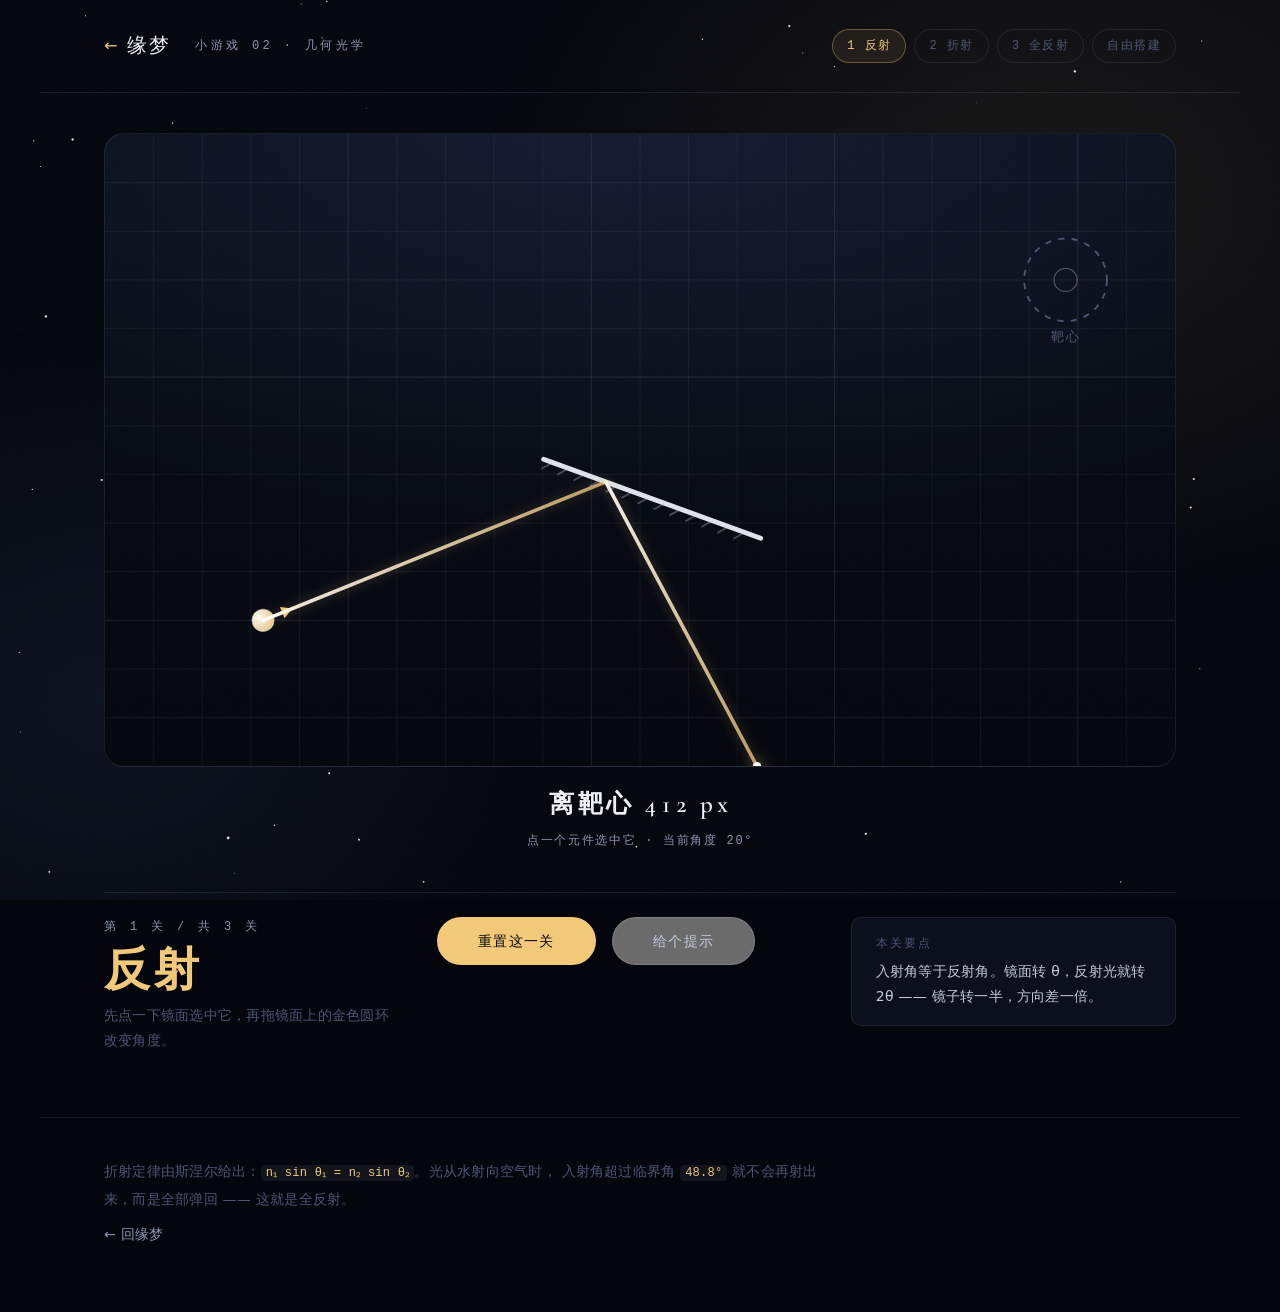
==== games/light-path/index.html @ e367a784 "上线第二个游戏「光路挑战」，首页作品区改 2×2 游戏（games/light-path/） - 三关教几何光学：反射 → 折射 → 全反射，外加一个四元件沙盒。 - 内核只有直线传播、镜面反射、斯涅" ====
<!DOCTYPE html>
<html lang="zh-CN">
<head>
<meta charset="UTF-8">
<meta name="viewport" content="width=device-width, initial-scale=1">
<title>光路挑战 · 缘梦 YuanMoon</title>
<meta name="description" content="拖动镜子和玻璃砖，让一束光走到该去的地方。反射、折射、全反射，三个关卡。">
<meta name="theme-color" content="#04060d">
<meta name="color-scheme" content="dark">

<link rel="canonical" href="https://yuanmoon.me/games/light-path/">
<meta property="og:type" content="website">
<meta property="og:site_name" content="缘梦 YuanMoon">
<meta property="og:title" content="光路挑战 · 缘梦 YuanMoon">
<meta property="og:description" content="拖动镜子和玻璃砖，让一束光走到该去的地方。">
<meta property="og:url" content="https://yuanmoon.me/games/light-path/">
<meta property="og:locale" content="zh_CN">
<meta property="og:image" content="https://yuanmoon.me/assets/img/og-card.png">
<meta property="og:image:width" content="1200">
<meta property="og:image:height" content="630">
<meta name="twitter:card" content="summary_large_image">

<link rel="icon" href="../../assets/img/favicon.svg" type="image/svg+xml">
<link rel="stylesheet" href="../../styles/tokens.css">
<link rel="stylesheet" href="../../styles/base.css">
<link rel="stylesheet" href="../../styles/components.css">
<link rel="stylesheet" href="game.css">

<script>document.documentElement.classList.add("js");</script>
</head>
<body>

<a class="skip-link" href="#play">跳到游戏</a>

<div class="starfield" aria-hidden="true">
  <div class="starfield__glow"></div>
  <svg class="starfield__svg" id="starfield" preserveAspectRatio="none"></svg>
</div>
<div class="grain" aria-hidden="true"></div>

<header class="game-bar">
  <a class="game-bar__back" href="../../index.html">
    <span aria-hidden="true">←</span> 缘梦
  </a>
  <p class="eyebrow">小游戏 02 · 几何光学</p>
  <nav class="lvnav" aria-label="选关">
    <button class="lvnav__btn is-on" data-level="0" type="button">1 反射</button>
    <button class="lvnav__btn" data-level="1" type="button">2 折射</button>
    <button class="lvnav__btn" data-level="2" type="button">3 全反射</button>
    <button class="lvnav__btn" data-level="3" type="button">自由搭建</button>
  </nav>
</header>

<main class="game game--wide" id="play">

  <!-- ==================== 光学台 ==================== -->
  <div class="bench">
    <svg class="bench__svg" id="bench" viewBox="0 0 880 520" role="img"
         aria-labelledby="benchTitle benchDesc">
      <title id="benchTitle">光学台</title>
      <desc id="benchDesc">一束光从光源射出，经镜面反射与玻璃折射后抵达靶点。可以拖动元件改变角度。</desc>

      <defs>
        <linearGradient id="beamGrad" x1="0" y1="0" x2="1" y2="0">
          <stop offset="0%" stop-color="#fffdf7" stop-opacity="0.95"/>
          <stop offset="100%" stop-color="#f2c879" stop-opacity="0.75"/>
        </linearGradient>
        <radialGradient id="lampGrad" cx="38%" cy="32%" r="70%">
          <stop offset="0%" stop-color="#fffdf7"/>
          <stop offset="100%" stop-color="#e8c98a"/>
        </radialGradient>
      </defs>

      <g id="gridLayer" aria-hidden="true"></g>
      <g id="partLayer"></g>
      <g id="beamLayer"></g>
      <g id="markLayer"></g>
      <g id="targetLayer"></g>
      <g id="handleLayer"></g>
    </svg>

    <p class="readout" aria-live="polite">
      <span class="readout__name" id="readoutName">把光引到靶心</span>
      <span class="readout__meta" id="readoutMeta">拖动元件上的圆环改变角度，拖本体可以移动</span>
    </p>
  </div>

  <!-- ==================== 控制台 ==================== -->
  <div class="console">

    <div class="task">
      <p class="eyebrow" id="levelTag">第 1 关 / 共 3 关</p>
      <h1 class="task__target" id="taskName">反射</h1>
      <p class="task__hint" id="taskHint">拖动镜面上的圆环，直到光落在靶心上。</p>
    </div>

    <div class="actions">
      <button class="btn btn--primary" id="resetBtn" type="button">重置这一关</button>
      <button class="btn btn--ghost" id="solveBtn" type="button">给个提示</button>
    </div>

    <p class="feedback" id="feedback" role="status" aria-live="polite"></p>

    <div class="lesson" id="lesson">
      <p class="lesson__k">本关要点</p>
      <p class="lesson__v" id="lessonText">入射角等于反射角。镜面转 θ，反射光就转 2θ。</p>
    </div>

  </div>
</main>

<footer class="game-foot">
  <p>
    折射定律由斯涅尔给出：<code>n₁ sin θ₁ = n₂ sin θ₂</code>。光从水射向空气时，
    入射角超过临界角 <code id="critAngle">48.8°</code> 就不会再射出来，而是全部弹回 —— 这就是全反射。
  </p>
  <p><a href="../../index.html">← 回缘梦</a></p>
</footer>

<script src="../../scripts/main.js" defer></script>
<script src="light.js" defer></script>
</body>
</html>
---- styles/tokens.css ----
/* ==========================================================================
   缘梦 YuanMoon · 设计令牌
   --------------------------------------------------------------------------
   定调：深空天文台的克制语言。
   一块近黑的深空底（主色 60%），月白与灰阶承载全部文字（辅助 30%），
   月华金只留给真正需要被看见的地方 —— 强调、当前状态、可点击（10%）。
   全部颜色、字阶、间距集中在此文件，组件层禁止硬编码色值。
   ========================================================================== */

:root {
  /* ---- 深空：主色，铺满整个页面 ---------------------------------------- */
  --ink-950: #04060d;
  --ink-900: #080c17;
  --ink-850: #0b101d;
  --ink-800: #0e1424;
  --ink-700: #161d31;
  --ink-600: #212a42;
  --ink-500: #303c58;

  /* ---- 月白与灰阶：辅助色，所有文字从这组里取 -------------------------- */
  --moon-50:  #f7f9fc;
  --moon-100: #eef1f8;
  --moon-200: #dde3f0;
  --moon-300: #c3cadb;
  --moon-500: #8b95af;
  --moon-600: #6d7794;
  --moon-700: #4c5673;

  /* ---- 月华金：强调色，单页只用这一个 ---------------------------------- */
  --halo-100: #fbeccc;
  --halo-300: #f2c879;
  --halo-500: #d9a850;
  --halo-700: #9a7130;

  /* ====================== 语义别名（组件只认这一层） ===================== */
  --color-bg:            var(--ink-950);
  --color-bg-deep:       var(--ink-900);
  --color-surface:       var(--ink-800);
  --color-surface-2:     var(--ink-700);
  --color-surface-hover: var(--ink-600);

  --color-text:          var(--moon-100);
  --color-text-soft:     var(--moon-300);
  --color-muted:         var(--moon-500);
  --color-faint:         var(--moon-700);

  --color-accent:        var(--halo-300);
  --color-accent-soft:   var(--halo-100);
  --color-accent-deep:   var(--halo-700);

  --color-border:        rgba(195, 202, 219, 0.10);
  --color-border-strong: rgba(195, 202, 219, 0.22);
  --color-border-accent: rgba(242, 200, 121, 0.34);

  /* ============================ 字体系统 =================================
     展示字：Cormorant Garamond —— 高对比度衬线，笔画像星图上的刻线。
             中文标题回落到宋体栈，同样保留衬线的古典感。
     正文字：系统中文字体栈 —— 中文正文优先渲染质量，不用 Web Font。
     ======================================================================= */
  --font-display: "Cormorant Garamond", "Songti SC", "Source Han Serif SC",
                  "Noto Serif CJK SC", "SimSun", Georgia, serif;
  --font-body:    "PingFang SC", "HarmonyOS Sans SC", "Microsoft YaHei",
                  "Hiragino Sans GB", "Segoe UI", system-ui, sans-serif;
  --font-mono:    "SFMono-Regular", "JetBrains Mono", Consolas,
                  "Liberation Mono", Menlo, monospace;

  /* ============================ 字阶（1.25） ============================= */
  --fs-xs:   0.75rem;
  --fs-sm:   0.875rem;
  --fs-base: 1rem;
  --fs-md:   1.25rem;
  --fs-lg:   1.5625rem;
  --fs-xl:   1.9531rem;
  --fs-2xl:  2.4414rem;
  --fs-3xl:  3.0518rem;

  /* 首屏与区块标题用流体字阶，小屏不挤、大屏不空 */
  --fs-display: clamp(3.25rem, 13vw, 9.5rem);
  --fs-section: clamp(1.75rem, 4.2vw, 3.25rem);

  /* ============================ 间距梯度 ================================ */
  --space-1: 4px;
  --space-2: 8px;
  --space-3: 16px;
  --space-4: 24px;
  --space-5: 40px;
  --space-6: 64px;
  --space-7: 96px;
  --space-8: 144px;

  --page-max: 1200px;
  --page-pad: clamp(20px, 5vw, 64px);

  /* ============================ 圆角 ==================================== */
  --radius-sm: 4px;
  --radius-md: 10px;
  --radius-lg: 20px;
  --radius-full: 999px;

  /* ======================= 阴影（带环境色，而非纯黑） =================== */
  --shadow-1: 0 2px 8px rgba(2, 4, 10, 0.45);
  --shadow-2: 0 8px 28px rgba(2, 4, 10, 0.55);
  --shadow-3: 0 24px 64px rgba(2, 4, 10, 0.65);
  --glow-halo: 0 0 48px rgba(242, 200, 121, 0.16);

  /* ============================ 动效 ==================================== */
  --ease-out:   cubic-bezier(0.16, 1, 0.3, 1);
  --ease-inout: cubic-bezier(0.65, 0, 0.35, 1);
  --dur-fast: 170ms;
  --dur-base: 340ms;
  --dur-slow: 680ms;

  /* 层级 */
  --z-stars: 0;
  --z-content: 1;
  --z-header: 50;
}
---- styles/base.css ----
/* ==========================================================================
   缘梦 YuanMoon · 基础层
   字体声明、重置、排版基线、焦点与降级动效。
   ========================================================================== */

/* --------------------------------------------------------------------------
   自托管展示字（latin 子集，共约 92KB）
   刻意不走 Google Fonts —— 国内访问 Google Fonts 不稳定，
   字体是首屏渲染的关键路径，必须握在自己手里。
   -------------------------------------------------------------------------- */
@font-face {
  font-family: "Cormorant Garamond";
  font-style: normal;
  font-weight: 400;
  font-display: swap;
  src: url("../assets/fonts/cormorant-garamond-latin-400-normal.woff2") format("woff2");
}
@font-face {
  font-family: "Cormorant Garamond";
  font-style: normal;
  font-weight: 600;
  font-display: swap;
  src: url("../assets/fonts/cormorant-garamond-latin-600-normal.woff2") format("woff2");
}
@font-face {
  font-family: "Cormorant Garamond";
  font-style: normal;
  font-weight: 700;
  font-display: swap;
  src: url("../assets/fonts/cormorant-garamond-latin-700-normal.woff2") format("woff2");
}
@font-face {
  font-family: "Cormorant Garamond";
  font-style: italic;
  font-weight: 400;
  font-display: swap;
  src: url("../assets/fonts/cormorant-garamond-latin-400-italic.woff2") format("woff2");
}

/* ============================== 重置 ==================================== */
*,
*::before,
*::after {
  box-sizing: border-box;
}

html {
  -webkit-text-size-adjust: 100%;
  scroll-behavior: smooth;
}

body,
h1, h2, h3, h4,
p, figure, blockquote,
dl, dd,
ul, ol {
  margin: 0;
}

ul[role="list"],
ol[role="list"] {
  list-style: none;
  padding: 0;
}

img, svg, video {
  display: block;
  max-width: 100%;
}

button,
input,
select,
textarea {
  font: inherit;
  color: inherit;
}

a {
  color: inherit;
  text-decoration: none;
}

/* ============================== 排版基线 ================================ */
html,
body {
  height: 100%;
}

body {
  background-color: var(--color-bg);
  color: var(--color-text);
  font-family: var(--font-body);
  font-size: var(--fs-base);
  line-height: 1.75;
  letter-spacing: 0.015em;
  -webkit-font-smoothing: antialiased;
  -moz-osx-font-smoothing: grayscale;
  overflow-x: hidden;
  /* 首屏以外的地方不晃眼：底部略压暗，模拟望向深空的渐隐 */
  background-image: linear-gradient(180deg, var(--ink-950) 0%, var(--ink-900) 42%, var(--ink-950) 100%);
}

/* 中文标题用宋体栈时，笔画细，需要多给一点行高与字距才不显局促 */
h1, h2, h3 {
  font-family: var(--font-display);
  font-weight: 600;
  line-height: 1.08;
  letter-spacing: -0.01em;
  text-wrap: balance;
}

h1 { font-size: var(--fs-display); }
h2 { font-size: var(--fs-section); }
h3 { font-size: var(--fs-lg); line-height: 1.25; }

p {
  /* 中文正文行长控制在 28–40 字 */
  max-width: 40em;
  text-wrap: pretty;
}

/* 拉丁小节标签：等宽 + 大字距，像观测记录上的字段名 */
.eyebrow {
  font-family: var(--font-mono);
  font-size: var(--fs-xs);
  font-weight: 400;
  letter-spacing: 0.28em;
  text-transform: uppercase;
  color: var(--color-muted);
}

/* 展示字里的拉丁部分单独放大、收字距，让 "YuanMoon" 站得住 */
.display-latin {
  font-family: var(--font-display);
  font-weight: 600;
  letter-spacing: -0.03em;
  font-feature-settings: "liga" 1, "kern" 1;
}

/* ============================== 焦点与选中 ============================== */
:focus-visible {
  outline: 2px solid var(--color-accent);
  outline-offset: 3px;
  border-radius: var(--radius-sm);
}

::selection {
  background-color: var(--color-accent);
  color: var(--ink-950);
}

/* ============================== 滚动条 ================================== */
::-webkit-scrollbar {
  width: 10px;
  height: 10px;
}
::-webkit-scrollbar-track {
  background: var(--ink-950);
}
::-webkit-scrollbar-thumb {
  background: var(--ink-600);
  border-radius: var(--radius-full);
  border: 2px solid var(--ink-950);
}
::-webkit-scrollbar-thumb:hover {
  background: var(--ink-500);
}

/* ========================= 视觉隐藏（仅屏幕阅读器） ===================== */
.sr-only {
  position: absolute;
  width: 1px;
  height: 1px;
  padding: 0;
  margin: -1px;
  overflow: hidden;
  clip: rect(0, 0, 0, 0);
  white-space: nowrap;
  border: 0;
}

/* ============================== 跳转链接 ================================ */
.skip-link {
  position: absolute;
  top: var(--space-3);
  left: var(--space-3);
  z-index: 999;
  padding: var(--space-2) var(--space-4);
  background: var(--color-surface-2);
  border: 1px solid var(--color-border-strong);
  border-radius: var(--radius-md);
  transform: translateY(-200%);
  transition: transform var(--dur-fast) var(--ease-out);
}
.skip-link:focus-visible {
  transform: translateY(0);
}

/* ======================================================================
   降级：用户要求减少动效时，关掉一切动画与过渡。
   这不是可选项 —— 前庭功能敏感的用户会因视差和脉动产生不适。
   ====================================================================== */
@media (prefers-reduced-motion: reduce) {
  html {
    scroll-behavior: auto;
  }
  *,
  *::before,
  *::after {
    animation-duration: 0.001ms !important;
    animation-iteration-count: 1 !important;
    transition-duration: 0.001ms !important;
    scroll-behavior: auto !important;
  }
}
---- styles/components.css ----
/* ==========================================================================
   缘梦 YuanMoon · 组件与构成
   构成原则：非对称、重叠、破格。
   首屏那轮月亮刻意冲出右侧画布边缘 —— 每屏都有一个元素逃出栅格。
   ========================================================================== */

/* ======================================================================
   1. 氛围层：星场 + 颗粒
   深空不能是平涂的近黑色，否则整站会显得廉价而空洞。
   ====================================================================== */
.starfield {
  position: fixed;
  inset: 0;
  z-index: var(--z-stars);
  pointer-events: none;
  overflow: hidden;
}

.starfield__svg {
  width: 100%;
  height: 100%;
}

/* 月晕：两团极淡的径向光，一团暖金（月亮的方向），一团冷蓝（地球反照） */
.starfield__glow {
  position: absolute;
  inset: 0;
  background:
    radial-gradient(58rem 42rem at 82% 22%, rgba(242, 200, 121, 0.09), transparent 62%),
    radial-gradient(48rem 40rem at 8% 78%, rgba(94, 116, 190, 0.11), transparent 60%);
}

.star {
  fill: var(--moon-200);
  animation: twinkle var(--twinkle-dur, 5s) ease-in-out infinite;
  animation-delay: var(--twinkle-delay, 0s);
}

@keyframes twinkle {
  0%, 100% { opacity: var(--star-min, 0.18); }
  50%      { opacity: var(--star-max, 0.7); }
}

/* 颗粒：3% 的噪点，让深空有"胶片"的实体感，压住渐变的塑料味 */
.grain {
  position: fixed;
  inset: 0;
  /* 压在内容之上，连顶部导航一起覆盖，这样颗粒才是"整张照片"的颗粒。
     3.5% 的强度不会影响任何文字的清晰度。 */
  z-index: 100;
  pointer-events: none;
  opacity: 0.035;
  background-image: url("data:image/svg+xml,%3Csvg xmlns='http://www.w3.org/2000/svg' width='200' height='200'%3E%3Cfilter id='n'%3E%3CfeTurbulence type='fractalNoise' baseFrequency='.85' numOctaves='3'/%3E%3C/filter%3E%3Crect width='100%25' height='100%25' filter='url(%23n)'/%3E%3C/svg%3E");
}

/* ======================================================================
   2. 顶部导航
   ====================================================================== */
.site-header {
  position: fixed;
  top: 0;
  left: 0;
  /* 用显式的 width:100% + max-width 而不是 left/right 同时为 0 ——
     后者在窄视口下会算出比视口更宽的盒子，把导航整个顶出屏幕。
     品牌和导航靠 margin-right:auto 分流，比 space-between 更不容易被压缩逻辑干扰。 */
  width: 100%;
  max-width: 100vw;
  box-sizing: border-box;
  z-index: var(--z-header);
  display: flex;
  align-items: center;
  gap: var(--space-4);
  padding: var(--space-4) var(--page-pad);
  /* 滚动后才显形，首屏不抢月亮的戏 */
  background: linear-gradient(180deg, rgba(4, 6, 13, 0.92), rgba(4, 6, 13, 0));
  backdrop-filter: blur(8px);
  -webkit-backdrop-filter: blur(8px);
  transition: transform var(--dur-base) var(--ease-out),
              opacity var(--dur-base) var(--ease-out);
}

/* 页面未滚动时，导航是"轻"的；一旦滚动就实体化 */
.site-header[data-scrolled="false"] {
  background: transparent;
  backdrop-filter: none;
  -webkit-backdrop-filter: none;
}

.brand {
  display: inline-flex;
  align-items: center;
  gap: var(--space-3);
  min-height: 44px;
  padding: var(--space-1) 0;
  /* 把导航推到最右 */
  margin-right: auto;
}

.brand__mark {
  width: 30px;
  height: 30px;
  flex: none;
  transition: transform var(--dur-slow) var(--ease-out);
}
.brand:hover .brand__mark {
  transform: rotate(-18deg);
}

.brand__text {
  display: flex;
  align-items: baseline;
  gap: var(--space-2);
}

.brand__cn {
  font-family: var(--font-display);
  font-size: var(--fs-md);
  font-weight: 600;
  letter-spacing: 0.12em;
}

.brand__en {
  font-family: var(--font-mono);
  font-size: var(--fs-xs);
  letter-spacing: 0.2em;
  text-transform: uppercase;
  color: var(--color-muted);
}

.site-nav {
  display: flex;
  align-items: center;
  gap: var(--space-5);
}

.site-nav__link {
  position: relative;
  display: inline-flex;
  align-items: center;
  min-height: 44px;
  font-size: var(--fs-sm);
  color: var(--color-text-soft);
  letter-spacing: 0.08em;
  transition: color var(--dur-fast) ease-out;
}

/* 悬停时下划线从左向右扫过，而不是整条变亮 */
.site-nav__link::after {
  content: "";
  position: absolute;
  left: 0;
  bottom: 12px;
  width: 100%;
  height: 1px;
  background: var(--color-accent);
  transform: scaleX(0);
  transform-origin: left;
  transition: transform var(--dur-base) var(--ease-out);
}
.site-nav__link:hover {
  color: var(--color-text);
}
.site-nav__link:hover::after {
  transform: scaleX(1);
}

/* 窄屏导航：这是整站最容易出问题的地方。
   品牌名 + 三个中文链接挤在一行里，一旦 flex 压缩生效，中文会先断行、
   再被挤出视口 —— 手机上就只剩一个入口了。所以这里明确禁止压缩，
   并把间距和字号一起收一收，给 360px 宽的老设备也留足余量。 */
@media (max-width: 640px) {
  .site-header {
    gap: var(--space-3);
    padding: var(--space-3) var(--page-pad);
  }
  .brand,
  .site-nav {
    flex: none;
  }
  .brand {
    gap: var(--space-2);
  }
  .brand__mark {
    width: 26px;
    height: 26px;
  }
  .brand__cn {
    font-size: var(--fs-base);
    letter-spacing: 0.08em;
  }
  .brand__en {
    display: none;
  }
  .site-nav {
    gap: var(--space-3);
  }
  .site-nav__link {
    font-size: var(--fs-xs);
    letter-spacing: 0.02em;
    white-space: nowrap;
  }
  .site-nav__link::after {
    bottom: 14px;
  }
}

/* ======================================================================
   3. 首屏
   月亮右侧出血，文字从左侧压在月亮边缘上。
   ====================================================================== */
.hero {
  position: relative;
  min-height: 100vh;
  min-height: 100svh;
  display: grid;
  align-content: center;
  padding: calc(var(--space-8) + 40px) var(--page-pad) var(--space-7);
  isolation: isolate;
  /* 月亮要出血，但出血不能变成横向滚动条。
     在 hero 这一层裁掉，比指望 body 的 overflow-x 兜底可靠得多。 */
  overflow: hidden;
}

/* ---- 月亮 ------------------------------------------------------------- */
.hero__moon {
  position: absolute;
  top: 50%;
  /* 刻意冲出右侧画布：每屏都要有一个元素逃出栅格。
     月亮直径约占元素宽度的 70%（viewBox 400 里圆的半径 140），
     所以元素还要再往右推一截，裁掉的才是月亮本体而不是空白。 */
  right: clamp(-240px, -16vw, -100px);
  z-index: -1;
  width: clamp(320px, 54vw, 780px);
  aspect-ratio: 1 / 1;
  /* 定位与视差统一交给 translate 属性，把 transform 和 scale 让给入场动画，
     三者在浏览器里是独立的属性，不会互相覆盖。 */
  translate: 0 calc(-50% + var(--moon-parallax, 0px));
  will-change: translate;
}

.hero__moon-svg {
  width: 100%;
  height: 100%;
  overflow: visible;
}

/* 月晕：月亮外圈那层柔和的光，随相位增亮。
   初始值不能太低 —— 新月时整轮月亮只有暗面，全靠这圈光和金边把轮廓托出来。 */
.moon__halo {
  fill: none;
  opacity: var(--halo-opacity, 0.2);
  transition: opacity var(--dur-base) linear;
}

/* 整个月盘：亮面随相位扩张，暗面始终可辨（真实月亮就是这样） */
.moon__lit {
  fill: url(#moonLit);
}
.moon__earthshine {
  /* 填充由 HTML 里的 moonDark 径向渐变提供 —— 地球反照的微光 */
  fill: url(#moonDark);
}

.hero__moon-caption {
  position: absolute;
  left: 50%;
  bottom: -6%;
  transform: translateX(-50%);
  font-family: var(--font-mono);
  font-size: var(--fs-xs);
  letter-spacing: 0.22em;
  text-transform: uppercase;
  color: var(--color-faint);
  white-space: nowrap;
}
.hero__moon-caption b {
  color: var(--color-accent);
  font-weight: 400;
}

/* ---- 首屏文字 --------------------------------------------------------- */
.hero__text {
  position: relative;
  z-index: 1;
  max-width: 34rem;
  display: grid;
  gap: var(--space-4);
}

.hero__title {
  display: grid;
  gap: 0;
  line-height: 0.9;
}

.hero__title-cn {
  font-family: var(--font-display);
  font-size: var(--fs-display);
  font-weight: 600;
  letter-spacing: 0.06em;
  /* 中文标题给一点宽度变体感：字距拉开，像星图上的标注 */
}

.hero__title-en {
  font-family: var(--font-display);
  font-style: italic;
  font-weight: 400;
  font-size: clamp(1.5rem, 4.4vw, 3rem);
  letter-spacing: 0.02em;
  color: var(--color-accent);
  margin-top: calc(var(--space-1) * -1);
}

.hero__lede {
  font-size: var(--fs-md);
  line-height: 1.85;
  color: var(--color-text-soft);
  max-width: 26em;
}

.hero__meta {
  display: flex;
  flex-wrap: wrap;
  gap: var(--space-2) var(--space-4);
  font-family: var(--font-mono);
  font-size: var(--fs-xs);
  letter-spacing: 0.16em;
  text-transform: uppercase;
  color: var(--color-faint);
}
.hero__meta span {
  display: inline-flex;
  align-items: center;
  gap: var(--space-2);
}
.hero__meta span::before {
  content: "";
  width: 4px;
  height: 4px;
  border-radius: 50%;
  background: var(--color-accent-deep);
}

/* ---- 按钮 ------------------------------------------------------------- */
.hero__actions {
  display: flex;
  flex-wrap: wrap;
  gap: var(--space-3);
  margin-top: var(--space-2);
}

.btn {
  display: inline-flex;
  align-items: center;
  justify-content: center;
  gap: var(--space-2);
  min-height: 48px;
  padding: 0 var(--space-5);
  border-radius: var(--radius-full);
  border: 1px solid transparent;
  font-size: var(--fs-sm);
  letter-spacing: 0.1em;
  cursor: pointer;
  transition: background-color var(--dur-fast) ease-out,
              border-color var(--dur-fast) ease-out,
              color var(--dur-fast) ease-out,
              transform var(--dur-fast) ease-out;
}
.btn:active {
  transform: translateY(1px);
}

.btn--primary {
  background: var(--color-accent);
  color: var(--ink-950);
  font-weight: 500;
}
.btn--primary:hover {
  background: var(--color-accent-soft);
}

.btn--ghost {
  border-color: var(--color-border-strong);
  color: var(--color-text-soft);
}
.btn--ghost:hover {
  border-color: var(--color-border-accent);
  color: var(--color-text);
  background: rgba(242, 200, 121, 0.06);
}

/* 禁用态：整个站点的按钮都可能有这一态 */
.btn[aria-disabled="true"],
.btn:disabled {
  opacity: 0.42;
  cursor: not-allowed;
  pointer-events: none;
}

/* ---- 滚动提示 --------------------------------------------------------- */
.hero__cue {
  position: absolute;
  left: var(--page-pad);
  bottom: var(--space-5);
  display: flex;
  align-items: center;
  gap: var(--space-3);
  font-family: var(--font-mono);
  font-size: var(--fs-xs);
  letter-spacing: 0.24em;
  text-transform: uppercase;
  color: var(--color-faint);
}
.hero__cue-line {
  position: relative;
  width: 56px;
  height: 1px;
  background: var(--color-border-strong);
  overflow: hidden;
}
.hero__cue-line::after {
  content: "";
  position: absolute;
  inset: 0;
  background: var(--color-accent);
  transform-origin: left;
  animation: sweep 2.6s var(--ease-inout) infinite;
}
@keyframes sweep {
  0%   { transform: scaleX(0); }
  45%  { transform: scaleX(1); }
  100% { transform: scaleX(1); opacity: 0; }
}

@media (max-width: 900px) {
  .hero {
    align-content: start;
    min-height: auto;
    padding: calc(var(--space-7) + 48px) var(--page-pad) var(--space-7);
    gap: var(--space-4);
  }
  /* 小屏上让月亮回到文档流、单独占一块 ——
     375px 宽的屏幕上，月亮一旦和文字重叠就一定读不清 */
  .hero__moon {
    position: relative;
    top: auto;
    right: auto;
    translate: none;
    justify-self: center;
    width: min(58vw, 250px);
    z-index: 0;
  }
  .hero__text { max-width: none; }
  .hero__lede { font-size: var(--fs-base); }
  .hero__moon-caption { display: none; }
  .hero__cue { display: none; }
}

/* ======================================================================
   4. 区块通用骨架
   ====================================================================== */
.section {
  position: relative;
  z-index: var(--z-content);
  padding: var(--space-8) var(--page-pad);
  max-width: var(--page-max);
  margin: 0 auto;
}

.section__head {
  display: grid;
  gap: var(--space-3);
  margin-bottom: var(--space-7);
  max-width: 42rem;
}

/* 发丝分割线：从标题右侧延伸出去，制造"未完成"的横向动势 */
.section__rule {
  height: 1px;
  background: linear-gradient(90deg, var(--color-border-strong), transparent);
  margin-bottom: var(--space-6);
}

/* ======================================================================
   5. 缘起：名字释义
   四个字，用非对称网格排，不复用同一张卡片模板。
   ====================================================================== */
.gloss {
  display: grid;
  grid-template-columns: repeat(12, 1fr);
  gap: var(--space-5) var(--space-4);
  list-style: none;
  padding: 0;
  margin: 0;
}

.gloss__item {
  display: grid;
  gap: var(--space-3);
  align-content: start;
}

/* 刻意错落：四个字不在同一水平线上。
   第 3 个的负 margin 只给 -40px —— 给太多的话，以后文案一改长就会压到上面一行。 */
.gloss__item:nth-child(1) { grid-column: 1 / span 5; }
.gloss__item:nth-child(2) { grid-column: 7 / span 5; margin-top: var(--space-7); }
.gloss__item:nth-child(3) { grid-column: 2 / span 5; margin-top: calc(var(--space-5) * -1); }
.gloss__item:nth-child(4) { grid-column: 8 / span 5; margin-top: var(--space-5); }

.gloss__glyph {
  font-family: var(--font-display);
  font-size: clamp(4rem, 9vw, 7rem);
  font-weight: 400;
  line-height: 0.85;
  color: transparent;
  -webkit-text-stroke: 1px var(--color-border-strong);
  transition: -webkit-text-stroke-color var(--dur-base) ease-out,
              color var(--dur-base) ease-out;
}
.gloss__item:hover .gloss__glyph {
  -webkit-text-stroke-color: var(--color-accent);
  color: rgba(242, 200, 121, 0.06);
}

.gloss__item h3 {
  font-size: var(--fs-md);
  letter-spacing: 0.14em;
  color: var(--color-text);
}

.gloss__item p {
  font-size: var(--fs-sm);
  line-height: 1.9;
  color: var(--color-muted);
}

@media (max-width: 900px) {
  .gloss { grid-template-columns: 1fr; gap: var(--space-6); }
  .gloss__item,
  .gloss__item:nth-child(n) {
    grid-column: auto;
    margin-top: 0;
  }
  .gloss__glyph { font-size: 3.5rem; }
}

/* ======================================================================
   6. 作品：三张入口卡片
   卡片用月相做图标 —— 月相即进度，占位态是"新月"，上线后"转满"。
   ====================================================================== */
.works {
  display: grid;
  /* 四张卡：2×2 比 3+1 稳。3 列会让第四张单独落在第二行，很难看 */
  grid-template-columns: repeat(2, minmax(0, 1fr));
  gap: var(--space-4);
  align-items: start;
}

.work {
  position: relative;
  display: grid;
  gap: var(--space-3);
  padding: var(--space-5);
  background: linear-gradient(180deg, var(--color-surface), var(--ink-850));
  border: 1px solid var(--color-border);
  border-radius: var(--radius-lg);
  overflow: hidden;
  transition: border-color var(--dur-base) ease-out,
              transform var(--dur-base) var(--ease-out),
              box-shadow var(--dur-base) ease-out;
}

/* 卡片倒错：不在一条水平线上。2×2 下按 左上→右上→左下→右下 走 */
.work:nth-child(2) { margin-top: var(--space-6); }
.work:nth-child(3) { margin-top: var(--space-2); }
.work:nth-child(4) { margin-top: var(--space-5); }

.work:hover {
  border-color: var(--color-border-accent);
  transform: translateY(-6px);
  box-shadow: var(--shadow-2), var(--glow-halo);
}

/* 悬停时从右上角洇开一层极淡的金色 */
.work::before {
  content: "";
  position: absolute;
  top: -40%;
  right: -30%;
  width: 70%;
  aspect-ratio: 1;
  border-radius: 50%;
  background: radial-gradient(circle, rgba(242, 200, 121, 0.16), transparent 68%);
  opacity: 0;
  transition: opacity var(--dur-slow) var(--ease-out);
  pointer-events: none;
}
.work:hover::before {
  opacity: 1;
}

.work__head {
  display: flex;
  align-items: center;
  justify-content: space-between;
  gap: var(--space-3);
}

.work__phase {
  width: 40px;
  height: 40px;
  flex: none;
}

.work__tag {
  font-family: var(--font-mono);
  font-size: var(--fs-xs);
  letter-spacing: 0.2em;
  text-transform: uppercase;
  color: var(--color-faint);
}

.work__title {
  font-family: var(--font-display);
  font-size: var(--fs-lg);
  font-weight: 600;
  letter-spacing: 0.02em;
  line-height: 1.3;
}

.work__desc {
  font-size: var(--fs-sm);
  line-height: 1.85;
  color: var(--color-muted);
}

.work__status {
  justify-self: start;
  display: inline-flex;
  align-items: center;
  gap: var(--space-2);
  margin-top: var(--space-2);
  padding: 5px var(--space-3);
  border: 1px solid var(--color-border);
  border-radius: var(--radius-full);
  font-family: var(--font-mono);
  font-size: var(--fs-xs);
  letter-spacing: 0.14em;
  color: var(--color-muted);
}
.work__status::before {
  content: "";
  width: 5px;
  height: 5px;
  border-radius: 50%;
  background: currentColor;
}
.work__status--soon::before {
  background: var(--color-accent);
  animation: pulse 2.4s ease-in-out infinite;
}
@keyframes pulse {
  0%, 100% { opacity: 0.35; }
  50%      { opacity: 1; }
}

/* 上线态：常亮的金点，不再是"还在等"的呼吸感 */
.work__status--live {
  border-color: var(--color-border-accent);
  color: var(--color-accent);
}
.work__status--live::before { background: var(--color-accent); }

/* ---- 可点的卡片 ----
   整张卡片都是链接的命中区，但可访问名仍然是标题文字（而不是一串
   "卡片 1 链接"）。做法是让标题里的 <a> 用 ::after 撑满整张卡片。 */
.work--live { cursor: pointer; }

.work__link {
  color: inherit;
  text-decoration: none;
  transition: color var(--dur-base) ease-out;
}

.work__link::after {
  content: "";
  position: absolute;
  inset: 0;
  border-radius: inherit;
  z-index: 1;
}

.work--live:hover .work__title,
.work--live:focus-within .work__title {
  color: var(--color-accent);
}

/* 键盘 Tab 到卡片时，给出和鼠标悬停一致的反馈 */
.work--live:focus-within {
  border-color: var(--color-border-accent);
  transform: translateY(-6px);
  box-shadow: var(--shadow-2), var(--glow-halo);
}
.work--live:focus-within::before { opacity: 1; }

/* 「开始玩 →」：不进链接文本，只给眼睛一个"这儿能点"的信号 */
.work__cta {
  justify-self: start;
  display: inline-flex;
  align-items: center;
  gap: 0.5em;
  margin-top: var(--space-1);
  font-family: var(--font-mono);
  font-size: var(--fs-xs);
  letter-spacing: 0.14em;
  color: var(--color-accent);
}
.work__cta span {
  transition: transform var(--dur-base) var(--ease-out);
}
.work--live:hover .work__cta span,
.work--live:focus-within .work__cta span {
  transform: translateX(5px);
}

@media (max-width: 900px) {
  .works { grid-template-columns: 1fr; }
  .work:nth-child(n) { margin-top: 0; }
}

/* ======================================================================
   7. 关于 + 页脚
   ====================================================================== */
.about {
  display: grid;
  grid-template-columns: minmax(0, 1fr) minmax(0, 1fr);
  gap: var(--space-7);
  align-items: start;
}

.about__body {
  display: grid;
  gap: var(--space-4);
}

.about__body p {
  font-size: var(--fs-base);
  line-height: 1.95;
  color: var(--color-text-soft);
}

/* 观测数据式的清单，左侧发丝线 */
.about__facts {
  display: grid;
  gap: 0;
  margin: 0;
  border-top: 1px solid var(--color-border);
}
.about__facts > div {
  display: grid;
  grid-template-columns: 7rem 1fr;
  gap: var(--space-4);
  padding: var(--space-3) 0;
  border-bottom: 1px solid var(--color-border);
}
.about__facts dt {
  font-family: var(--font-mono);
  font-size: var(--fs-xs);
  letter-spacing: 0.18em;
  text-transform: uppercase;
  color: var(--color-faint);
  padding-top: 4px;
}
.about__facts dd {
  font-size: var(--fs-sm);
  color: var(--color-text-soft);
}

@media (max-width: 900px) {
  .about { grid-template-columns: 1fr; gap: var(--space-6); }
}

.site-footer {
  position: relative;
  z-index: var(--z-content);
  border-top: 1px solid var(--color-border);
  padding: var(--space-6) var(--page-pad) var(--space-7);
  max-width: var(--page-max);
  margin: var(--space-7) auto 0;
  display: flex;
  flex-wrap: wrap;
  align-items: center;
  justify-content: space-between;
  gap: var(--space-4);
}

.site-footer__brand {
  display: flex;
  align-items: center;
  gap: var(--space-3);
  font-family: var(--font-display);
  font-size: var(--fs-md);
  letter-spacing: 0.1em;
}

.site-footer__meta {
  font-family: var(--font-mono);
  font-size: var(--fs-xs);
  letter-spacing: 0.14em;
  color: var(--color-faint);
  text-align: right;
  line-height: 2;
}

/* ======================================================================
   8. 入场编排
   一次编排好的序列（间隔 90ms）胜过满屏零散的微交互。
   只有首屏参与，滚动进入的区块交给 IntersectionObserver。
   ====================================================================== */
.hero__text > * {
  opacity: 0;
  animation: rise var(--dur-slow) var(--ease-out) forwards;
}
.hero__text > *:nth-child(1) { animation-delay: 120ms; }
.hero__text > *:nth-child(2) { animation-delay: 210ms; }
.hero__text > *:nth-child(3) { animation-delay: 300ms; }
.hero__text > *:nth-child(4) { animation-delay: 390ms; }
.hero__text > *:nth-child(5) { animation-delay: 480ms; }

@keyframes rise {
  from { opacity: 0; transform: translateY(26px); }
  to   { opacity: 1; transform: none; }
}

.hero__moon {
  opacity: 0;
  scale: 0.92;
  animation: moonIn 1.4s var(--ease-out) 80ms forwards;
}
@keyframes moonIn {
  from { opacity: 0; scale: 0.92; }
  to   { opacity: 1; scale: 1; }
}

/* 滚动进入的区块。
   只有确认脚本可用（html.js）时才初始隐藏 —— 否则禁用 JS 的用户
   会看到一整片空白页面。 */
.js .reveal {
  opacity: 0;
  transform: translateY(28px);
  transition: opacity var(--dur-slow) var(--ease-out),
              transform var(--dur-slow) var(--ease-out);
}
.js .reveal.is-visible {
  opacity: 1;
  transform: none;
}

@media (prefers-reduced-motion: reduce) {
  .hero__text > *,
  .hero__moon {
    opacity: 1;
    scale: 1;
    animation: none;
  }
  .js .reveal {
    opacity: 1;
    transform: none;
    transition: none;
  }
  .star { animation: none; opacity: 0.4; }
  .hero__cue-line::after { animation: none; transform: scaleX(1); }
  .work__status--soon::before { animation: none; opacity: 1; }
}

/* ======================================================================
   7. 404：月亮走到背面
   一页到底、居中、只有一轮看不见的月亮和两个出口。
   ====================================================================== */
.notfound {
  min-height: 100vh;
  min-height: 100svh;
  display: grid;
  place-content: center;
  justify-items: center;
  gap: var(--space-3);
  padding: var(--space-6) var(--space-5);
  text-align: center;
}

.notfound__moon {
  width: clamp(112px, 20vw, 176px);
  margin-bottom: var(--space-3);
}
.notfound__moon svg {
  display: block;
  width: 100%;
  height: auto;
}

.notfound h1 {
  font-family: var(--font-display);
  font-size: var(--fs-2xl);
  font-weight: 600;
  letter-spacing: 0.02em;
  color: var(--color-text);
}

.notfound__lede {
  max-width: 32ch;
  font-size: var(--fs-base);
  line-height: 1.9;
  color: var(--color-muted);
}

.notfound__actions {
  display: flex;
  flex-wrap: wrap;
  gap: var(--space-3);
  justify-content: center;
  margin-top: var(--space-4);
}
---- games/light-path/game.css ----
/* ==========================================================================
   光路挑战 · 页面样式
   和月相挑战共用同一套令牌与基调，但布局反过来：
   月亮是"看 + 调"，所以左右分栏；光线是"看 + 拖"，需要一块宽台面，
   所以上面是光学台、下面是横向控制条。
   ========================================================================== */

body {
  background-image: none;
}

/* ============================ 顶部栏 ================================== */
.game-bar {
  position: relative;
  z-index: var(--z-header);
  display: flex;
  align-items: center;
  gap: var(--space-4);
  padding: var(--space-4) var(--page-pad);
  max-width: var(--page-max);
  margin: 0 auto;
  border-bottom: 1px solid var(--color-border);
}

.game-bar__back {
  display: inline-flex;
  align-items: center;
  gap: var(--space-2);
  min-height: 44px;
  font-family: var(--font-display);
  font-size: var(--fs-md);
  letter-spacing: 0.1em;
  transition: color var(--dur-fast) ease-out;
}
.game-bar__back span {
  font-family: var(--font-body);
  font-size: var(--fs-base);
  color: var(--color-accent);
  transition: transform var(--dur-base) var(--ease-out);
}
.game-bar__back:hover { color: var(--color-accent-soft); }
.game-bar__back:hover span { transform: translateX(-4px); }

/* 选关条：它同时也是"这是第几关"的进度显示 */
.lvnav {
  display: flex;
  flex-wrap: wrap;
  gap: var(--space-2);
  margin-left: auto;
}

.lvnav__btn {
  min-height: 34px;
  padding: 0 14px;
  border: 1px solid var(--color-border);
  border-radius: var(--radius-full);
  background: transparent;
  font-family: var(--font-mono);
  font-size: var(--fs-xs);
  letter-spacing: 0.12em;
  color: var(--color-faint);
  cursor: pointer;
  transition: color var(--dur-fast) ease-out,
              border-color var(--dur-fast) ease-out,
              background-color var(--dur-fast) ease-out;
}
.lvnav__btn:hover {
  color: var(--color-text-soft);
  border-color: var(--color-border-strong);
}
.lvnav__btn.is-on {
  color: var(--color-accent);
  border-color: var(--color-border-accent);
  background: rgba(242, 200, 121, 0.08);
}
.lvnav__btn.is-clear {
  color: var(--color-text-soft);
}
.lvnav__btn.is-clear::after {
  content: " ✓";
  color: var(--color-accent);
}

/* ============================ 主布局 ================================== */
.game {
  position: relative;
  z-index: var(--z-content);
  display: grid;
  gap: var(--space-5);
  max-width: var(--page-max);
  margin: 0 auto;
  padding: var(--space-5) var(--page-pad) var(--space-6);
}

/* ============================ 光学台 ================================== */
.bench {
  display: grid;
  gap: var(--space-3);
  justify-items: center;
}

.bench__svg {
  display: block;
  width: 100%;
  height: auto;
  border: 1px solid var(--color-border);
  border-radius: var(--radius-lg);
  background:
    radial-gradient(120% 90% at 50% 0%, rgba(30, 39, 64, 0.55), transparent 70%),
    linear-gradient(180deg, var(--ink-900), var(--ink-950));
  touch-action: none;          /* 拖元件时不要顺手滚页面 */
  cursor: default;
  overflow: hidden;            /* 光线画到台面边缘为止，这里再兜一层 */
}

/* 台面网格：给"空间"一个参照，不然光路没有量级感 */
.grid-line {
  stroke: rgba(195, 202, 219, 0.055);
  stroke-width: 1;
}
.grid-line--major {
  stroke: rgba(195, 202, 219, 0.10);
}

/* ---------------------------- 元件 ------------------------------------ */
.opt { cursor: grab; }
.opt.is-drag { cursor: grabbing; }

/* 镜面：正面一条实线，背面一排斜线表示"这面是反光面" */
.opt__face {
  stroke: #dfe4ee;
  stroke-width: 4;
  stroke-linecap: round;
  fill: none;
}
.opt__back {
  stroke: rgba(195, 202, 219, 0.32);
  stroke-width: 1.5;
  fill: none;
}

/* 玻璃砖 / 水池：半透明填充 + 描边，看得出这是"介质" */
.opt__body {
  fill: rgba(150, 200, 235, 0.10);
  stroke: rgba(178, 214, 240, 0.55);
  stroke-width: 1.5;
}
.opt__body--water {
  fill: rgba(120, 190, 220, 0.13);
  stroke: rgba(160, 214, 238, 0.6);
}
.opt__tag {
  font-family: var(--font-mono);
  font-size: 11px;
  letter-spacing: 0.1em;
  fill: var(--color-faint);
}

/* 光源 */
.opt__lamp {
  fill: url(#lampGrad);
  stroke: rgba(255, 253, 247, 0.55);
  stroke-width: 1;
}
.opt__dir {
  stroke: var(--color-accent);
  stroke-width: 2;
  stroke-linecap: round;
  fill: none;
}
.opt__dirhead {
  fill: var(--color-accent);
}

/* 命中区：视觉上的线很细，命中区要够大才好点。
   移动端整块台面只有四百来像素宽，26 用户单位折算下来不到 13px，
   手指根本点不准，所以给到 34。 */
.opt__hit {
  fill: none;
  stroke: transparent;
  stroke-width: 34;
  pointer-events: stroke;
}

.opt.is-on .opt__face { stroke: var(--color-accent); }
.opt.is-on .opt__body { stroke: var(--color-accent); }

/* 旋转手柄：拖它改角度 */
.handle {
  fill: var(--color-accent);
  stroke: var(--ink-950);
  stroke-width: 2;
  cursor: grab;
  pointer-events: all;
}
.handle.is-drag { cursor: grabbing; }
.handle__arm {
  stroke: var(--color-border-accent);
  stroke-width: 1;
  stroke-dasharray: 3 4;
}
.handle__ring {
  fill: none;
  stroke: rgba(242, 200, 121, 0.22);
  stroke-width: 1;
  stroke-dasharray: 2 6;
}

/* ---------------------------- 光路 ------------------------------------ */
.beam {
  fill: none;
  stroke: url(#beamGrad);
  stroke-width: 3;
  stroke-linecap: round;
  stroke-linejoin: round;
  filter: drop-shadow(0 0 5px rgba(242, 200, 121, 0.35));
}
/* 在介质里走的那几段压暗一点 —— 一眼看出光"进了水/玻璃" */
.beam--in {
  stroke: rgba(242, 200, 121, 0.45);
  stroke-dasharray: 7 5;
}
.beam-dot {
  fill: #fffdf7;
  filter: drop-shadow(0 0 6px rgba(242, 200, 121, 0.7));
}

/* 事件标记：全反射是这一关的主角，标出来 */
.mark__dot {
  fill: #fffdf7;
  stroke: var(--ink-950);
  stroke-width: 1.5;
}
.mark__label {
  font-family: var(--font-mono);
  font-size: 12px;
  letter-spacing: 0.08em;
  fill: var(--color-text-soft);
  paint-order: stroke;
  stroke: rgba(4, 6, 13, 0.85);
  stroke-width: 3px;
  stroke-linejoin: round;
}

/* ---------------------------- 靶心 ------------------------------------ */
.target__ring {
  fill: none;
  stroke: var(--color-faint);
  stroke-width: 1.5;
  stroke-dasharray: 5 6;
}
.target__core {
  fill: none;
  stroke: rgba(195, 202, 219, 0.35);
  stroke-width: 1;
}
.target.is-hit .target__ring {
  stroke: var(--color-accent);
  stroke-dasharray: none;
  stroke-width: 2;
}
.target__glow {
  fill: var(--color-accent);
  opacity: 0;
  transition: opacity var(--dur-slow) ease-out;
}
.target.is-hit .target__glow { opacity: 0.16; }

.target__flag {
  font-family: var(--font-mono);
  font-size: 11px;
  letter-spacing: 0.1em;
  fill: var(--color-faint);
  text-anchor: middle;
}
.target.is-hit .target__flag { fill: var(--color-accent); }

/* ---------------------------- 读数 ------------------------------------ */
.readout {
  display: grid;
  gap: var(--space-1);
  text-align: center;
}
.readout__name {
  font-family: var(--font-display);
  font-size: var(--fs-lg);
  font-weight: 600;
  letter-spacing: 0.14em;
  color: var(--color-text);
  font-variant-numeric: tabular-nums;
}
.readout__meta {
  font-family: var(--font-mono);
  font-size: var(--fs-xs);
  letter-spacing: 0.14em;
  color: var(--color-muted);
}

/* ============================ 控制条 ================================== */
.console {
  display: grid;
  grid-template-areas:
    "task actions lesson"
    "task feedback lesson";
  grid-template-columns: minmax(0, 0.9fr) minmax(0, 1.15fr) minmax(0, 1fr);
  column-gap: var(--space-5);
  row-gap: var(--space-3);
  align-items: start;
  padding-top: var(--space-4);
  border-top: 1px solid var(--color-border);
}

.task { grid-area: task; display: grid; gap: var(--space-2); }
.actions { grid-area: actions; display: flex; flex-wrap: wrap; gap: var(--space-3); }
.feedback { grid-area: feedback; }
.lesson { grid-area: lesson; }

.task__target {
  font-family: var(--font-display);
  font-size: clamp(1.9rem, 4.2vw, 2.9rem);
  font-weight: 600;
  letter-spacing: 0.06em;
  line-height: 1.05;
  color: var(--color-accent);
}
.task__hint {
  font-size: var(--fs-sm);
  line-height: 1.8;
  color: var(--color-faint);
}

.feedback {
  min-height: 3.2em;
  font-size: var(--fs-sm);
  line-height: 1.75;
  color: var(--color-text-soft);
}
.feedback b {
  font-weight: 400;
  color: var(--color-accent);
}
.feedback .grade {
  display: inline-block;
  margin-right: var(--space-2);
  padding: 2px 10px;
  border-radius: var(--radius-full);
  border: 1px solid var(--color-border-accent);
  font-family: var(--font-mono);
  font-size: var(--fs-xs);
  letter-spacing: 0.1em;
  color: var(--color-accent);
}
.feedback[data-tone="good"] .grade {
  border-color: rgba(151, 196, 89, 0.5);
  color: #a8d167;
}
.feedback[data-tone="bad"] .grade {
  border-color: rgba(224, 122, 95, 0.42);
  color: #e07a5f;
}

.lesson {
  padding: var(--space-3) var(--space-4);
  border: 1px solid var(--color-border);
  border-radius: var(--radius-md);
  background: rgba(19, 26, 44, 0.5);
}
.lesson__k {
  margin-bottom: 4px;
  font-family: var(--font-mono);
  font-size: var(--fs-xs);
  letter-spacing: 0.18em;
  color: var(--color-faint);
}
.lesson__v {
  font-size: var(--fs-sm);
  line-height: 1.8;
  color: var(--color-text-soft);
}
.lesson__v code,
.game-foot code {
  padding: 1px 5px;
  border-radius: var(--radius-sm);
  background: rgba(195, 202, 219, 0.08);
  font-family: var(--font-mono);
  font-size: 0.86em;
  color: var(--color-accent);
}

/* ============================ 页脚 ==================================== */
.game-foot {
  position: relative;
  z-index: var(--z-content);
  max-width: var(--page-max);
  margin: 0 auto;
  padding: var(--space-5) var(--page-pad) var(--space-6);
  border-top: 1px solid var(--color-border);
  display: grid;
  gap: var(--space-2);
}
.game-foot p {
  max-width: 52em;
  font-size: var(--fs-sm);
  color: var(--color-faint);
  line-height: 1.95;
}
.game-foot a {
  color: var(--color-muted);
  transition: color var(--dur-fast) ease-out;
}
.game-foot a:hover { color: var(--color-accent); }

/* ============================ 响应式 ================================== */
@media (max-width: 900px) {
  .game { padding-top: var(--space-4); }

  .console {
    grid-template-areas:
      "task"
      "actions"
      "feedback"
      "lesson";
    grid-template-columns: 1fr;
    row-gap: var(--space-4);
  }
  .feedback { min-height: 0; }
  .game-bar { flex-wrap: wrap; row-gap: var(--space-2); }
  .lvnav { margin-left: 0; width: 100%; }
}

@media (max-width: 640px) {
  .game-bar__back { font-size: var(--fs-base); }
  .game-bar .eyebrow { display: none; }
  .lvnav__btn { padding: 0 10px; }
  .task__target { font-size: clamp(1.6rem, 8vw, 2.2rem); }
  .mark__label { font-size: 11px; }
}
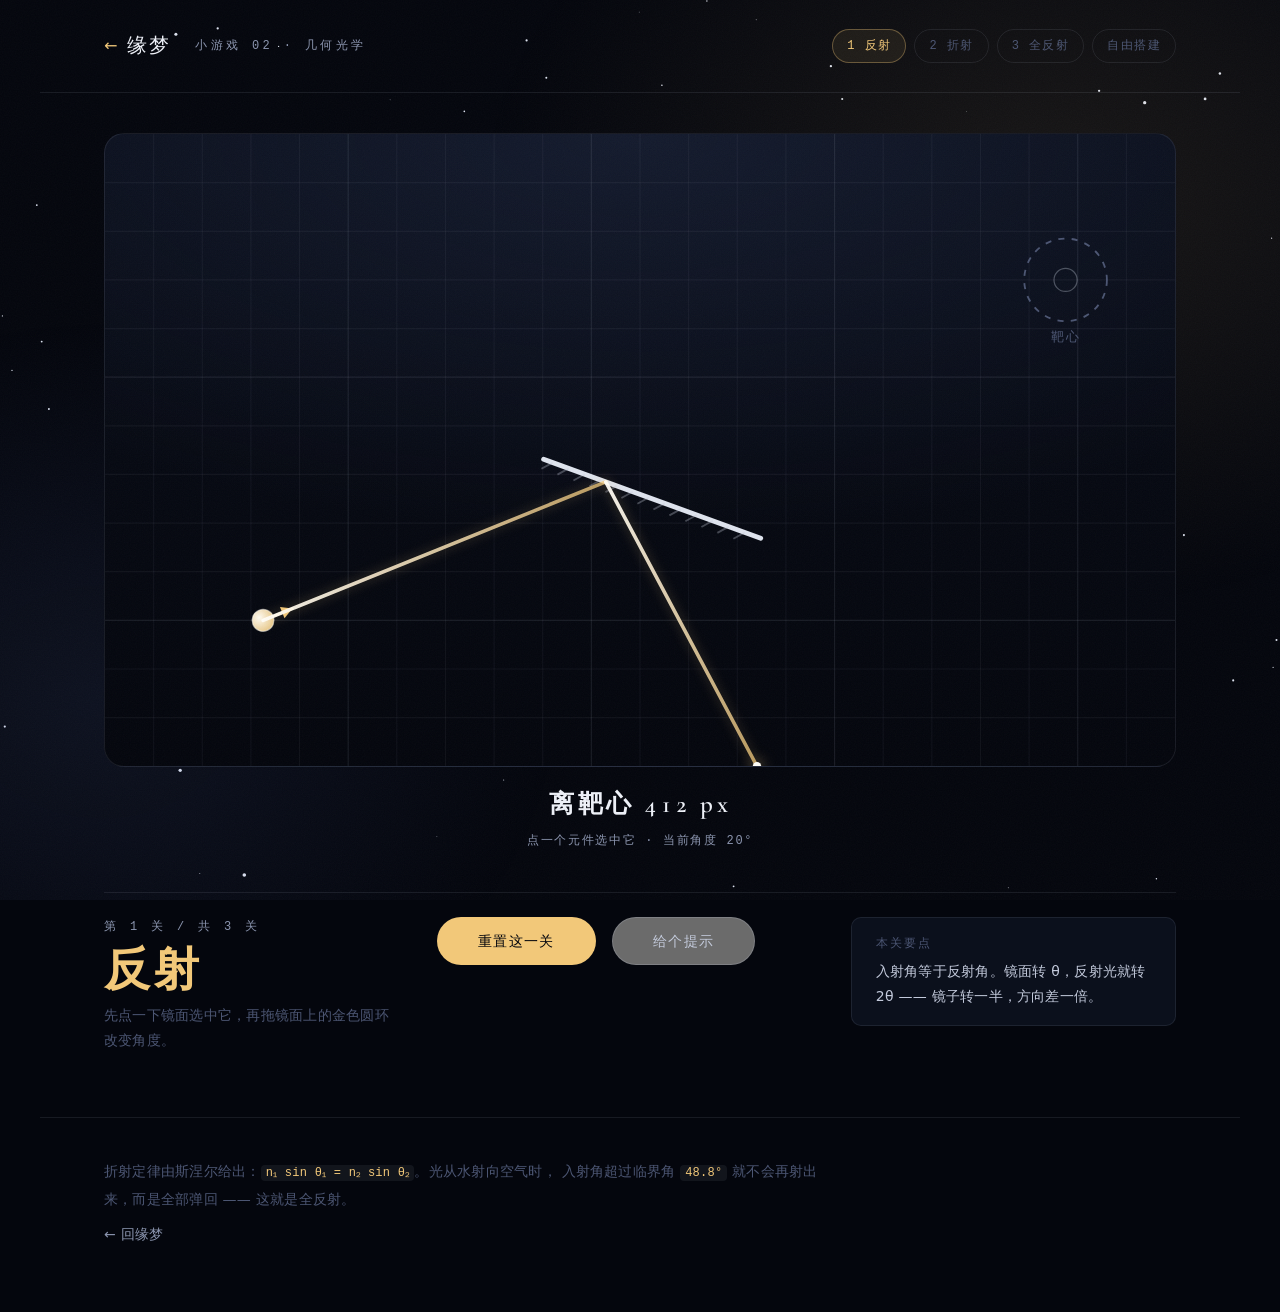
==== commit fe3d4010: "改用 Cloudflare Pages 免费地址，不注册自有域名 航哲决定不领域名，站址就是 yuanmoon.pages.dev。  地址替换（五个文件，14 处） - index.html / g" ====
--- a/games/light-path/index.html
+++ b/games/light-path/index.html
@@ -8,14 +8,14 @@
 <meta name="theme-color" content="#04060d">
 <meta name="color-scheme" content="dark">
 
-<link rel="canonical" href="https://yuanmoon.me/games/light-path/">
+<link rel="canonical" href="https://yuanmoon.pages.dev/games/light-path/">
 <meta property="og:type" content="website">
 <meta property="og:site_name" content="缘梦 YuanMoon">
 <meta property="og:title" content="光路挑战 · 缘梦 YuanMoon">
 <meta property="og:description" content="拖动镜子和玻璃砖，让一束光走到该去的地方。">
-<meta property="og:url" content="https://yuanmoon.me/games/light-path/">
+<meta property="og:url" content="https://yuanmoon.pages.dev/games/light-path/">
 <meta property="og:locale" content="zh_CN">
-<meta property="og:image" content="https://yuanmoon.me/assets/img/og-card.png">
+<meta property="og:image" content="https://yuanmoon.pages.dev/assets/img/og-card.png">
 <meta property="og:image:width" content="1200">
 <meta property="og:image:height" content="630">
 <meta name="twitter:card" content="summary_large_image">
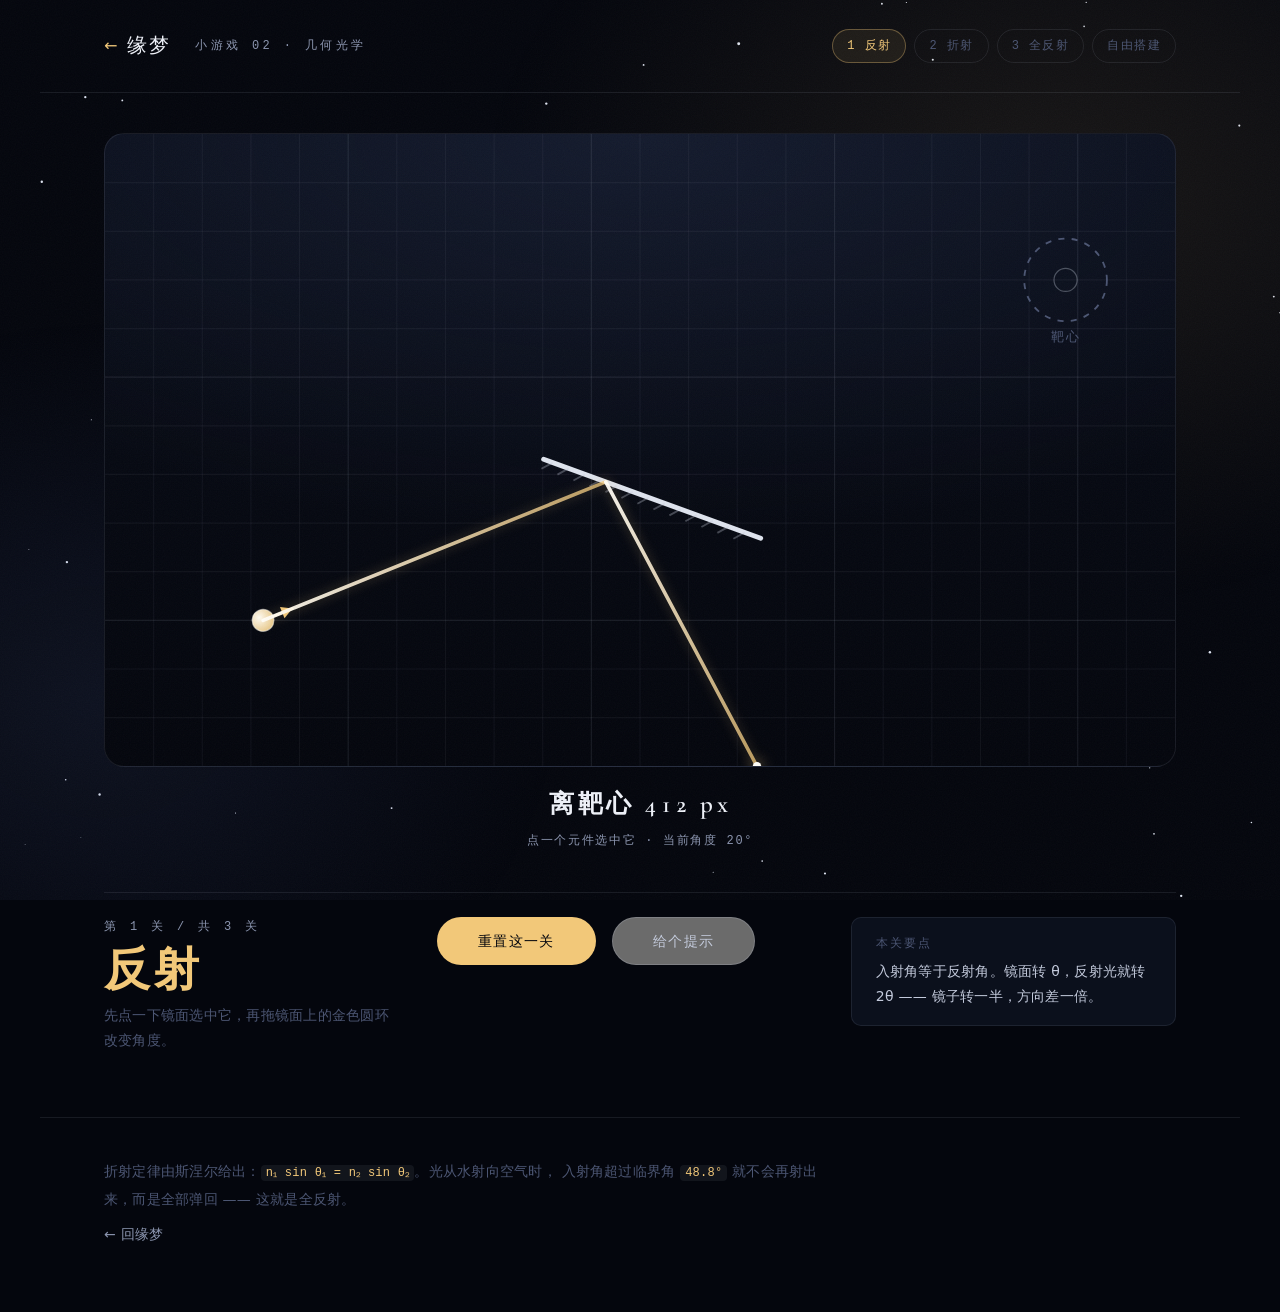
==== commit bcf4bb63: "模板化：色值收口 + 配置化 + 挂上首页 色值收口（33 处） - CSS 里 16 处 rgba(242,200,121,N) → color-mix(in srgb, var(--halo-30" ====
--- a/games/light-path/index.html
+++ b/games/light-path/index.html
@@ -63,7 +63,7 @@
       <defs>
         <linearGradient id="beamGrad" x1="0" y1="0" x2="1" y2="0">
           <stop offset="0%" stop-color="#fffdf7" stop-opacity="0.95"/>
-          <stop offset="100%" stop-color="#f2c879" stop-opacity="0.75"/>
+          <stop offset="100%" stop-color="var(--halo-300)" stop-opacity="0.75"/>
         </linearGradient>
         <radialGradient id="lampGrad" cx="38%" cy="32%" r="70%">
           <stop offset="0%" stop-color="#fffdf7"/>
--- a/styles/tokens.css
+++ b/styles/tokens.css
@@ -26,9 +26,15 @@
   --moon-600: #6d7794;
   --moon-700: #4c5673;
 
-  /* ---- 月华金：强调色，单页只用这一个 ---------------------------------- */
+  /* ---- 月华金：强调色，单页只用这一个 ----------------------------------
+     换主题色只需要动 --halo-300。页面上所有半透明层都写成
+     color-mix(..., var(--halo-300) N%, transparent)，会自动跟着变。
+
+     下面这三个是**辅助色阶**，不是主强调色，默认保持原样；
+     整套换色（比如把金色换成蓝色）时手动改它们更好看。
+     site.config.js 里的 accent 只会覆盖 --halo-300 一个。 */
+  --halo-300: #f2c879;                    /* ← 唯一可配置项 */
   --halo-100: #fbeccc;
-  --halo-300: #f2c879;
   --halo-500: #d9a850;
   --halo-700: #9a7130;
 
@@ -50,7 +56,7 @@
 
   --color-border:        rgba(195, 202, 219, 0.10);
   --color-border-strong: rgba(195, 202, 219, 0.22);
-  --color-border-accent: rgba(242, 200, 121, 0.34);
+  --color-border-accent: color-mix(in srgb, var(--halo-300) 34%, transparent);
 
   /* ============================ 字体系统 =================================
      展示字：Cormorant Garamond —— 高对比度衬线，笔画像星图上的刻线。
@@ -101,7 +107,7 @@
   --shadow-1: 0 2px 8px rgba(2, 4, 10, 0.45);
   --shadow-2: 0 8px 28px rgba(2, 4, 10, 0.55);
   --shadow-3: 0 24px 64px rgba(2, 4, 10, 0.65);
-  --glow-halo: 0 0 48px rgba(242, 200, 121, 0.16);
+  --glow-halo: 0 0 48px color-mix(in srgb, var(--halo-300) 16%, transparent);
 
   /* ============================ 动效 ==================================== */
   --ease-out:   cubic-bezier(0.16, 1, 0.3, 1);
--- a/styles/base.css
+++ b/styles/base.css
@@ -148,6 +148,20 @@
 ::selection {
   background-color: var(--color-accent);
   color: var(--ink-950);
+}
+
+/* ============================== 行内代码 ================================
+   正文里提到文件名、命令这类东西时用 <code>。不加样式的话浏览器会
+   给它默认等宽体，在深空底上和一整套衬线正文打架。 */
+code {
+  padding: 1px 6px;
+  border-radius: var(--radius-sm);
+  background: color-mix(in srgb, var(--moon-300) 12%, transparent);
+  font-family: var(--font-mono);
+  font-size: 0.86em;
+  letter-spacing: 0.02em;
+  color: var(--color-accent);
+  word-break: break-all;
 }
 
 /* ============================== 滚动条 ================================== */
--- a/styles/components.css
+++ b/styles/components.css
@@ -26,7 +26,7 @@
   position: absolute;
   inset: 0;
   background:
-    radial-gradient(58rem 42rem at 82% 22%, rgba(242, 200, 121, 0.09), transparent 62%),
+    radial-gradient(58rem 42rem at 82% 22%, color-mix(in srgb, var(--halo-300) 9%, transparent), transparent 62%),
     radial-gradient(48rem 40rem at 8% 78%, rgba(94, 116, 190, 0.11), transparent 60%);
 }
 
@@ -386,7 +386,7 @@
 .btn--ghost:hover {
   border-color: var(--color-border-accent);
   color: var(--color-text);
-  background: rgba(242, 200, 121, 0.06);
+  background: color-mix(in srgb, var(--halo-300) 6%, transparent);
 }
 
 /* 禁用态：整个站点的按钮都可能有这一态 */
@@ -519,7 +519,7 @@
 }
 .gloss__item:hover .gloss__glyph {
   -webkit-text-stroke-color: var(--color-accent);
-  color: rgba(242, 200, 121, 0.06);
+  color: color-mix(in srgb, var(--halo-300) 6%, transparent);
 }
 
 .gloss__item h3 {
@@ -590,7 +590,7 @@
   width: 70%;
   aspect-ratio: 1;
   border-radius: 50%;
-  background: radial-gradient(circle, rgba(242, 200, 121, 0.16), transparent 68%);
+  background: radial-gradient(circle, color-mix(in srgb, var(--halo-300) 16%, transparent), transparent 68%);
   opacity: 0;
   transition: opacity var(--dur-slow) var(--ease-out);
   pointer-events: none;
--- a/games/light-path/game.css
+++ b/games/light-path/game.css
@@ -71,7 +71,7 @@
 .lvnav__btn.is-on {
   color: var(--color-accent);
   border-color: var(--color-border-accent);
-  background: rgba(242, 200, 121, 0.08);
+  background: color-mix(in srgb, var(--halo-300) 8%, transparent);
 }
 .lvnav__btn.is-clear {
   color: var(--color-text-soft);
@@ -201,7 +201,7 @@
 }
 .handle__ring {
   fill: none;
-  stroke: rgba(242, 200, 121, 0.22);
+  stroke: color-mix(in srgb, var(--halo-300) 22%, transparent);
   stroke-width: 1;
   stroke-dasharray: 2 6;
 }
@@ -213,16 +213,16 @@
   stroke-width: 3;
   stroke-linecap: round;
   stroke-linejoin: round;
-  filter: drop-shadow(0 0 5px rgba(242, 200, 121, 0.35));
+  filter: drop-shadow(0 0 5px color-mix(in srgb, var(--halo-300) 35%, transparent));
 }
 /* 在介质里走的那几段压暗一点 —— 一眼看出光"进了水/玻璃" */
 .beam--in {
-  stroke: rgba(242, 200, 121, 0.45);
+  stroke: color-mix(in srgb, var(--halo-300) 45%, transparent);
   stroke-dasharray: 7 5;
 }
 .beam-dot {
   fill: #fffdf7;
-  filter: drop-shadow(0 0 6px rgba(242, 200, 121, 0.7));
+  filter: drop-shadow(0 0 6px color-mix(in srgb, var(--halo-300) 70%, transparent));
 }
 
 /* 事件标记：全反射是这一关的主角，标出来 */
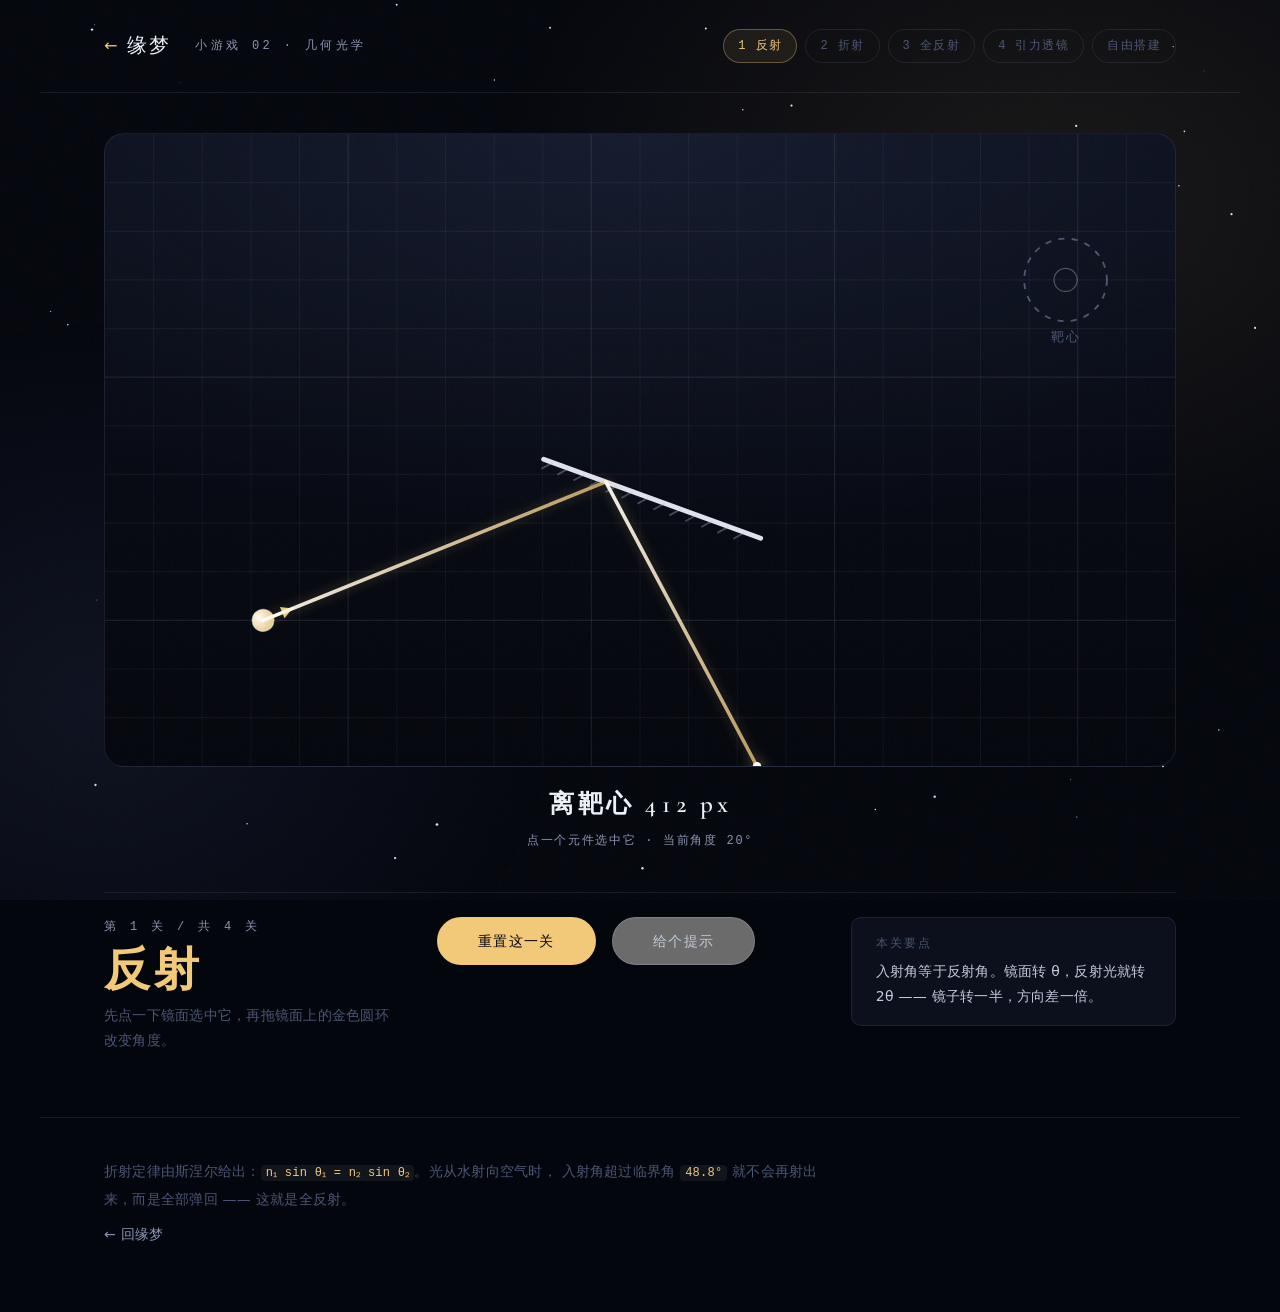
==== commit 60402d75: "光路挑战加第四关：引力透镜（广义相对论下的光线弯折） 航哲原话「后续可以添加波动光学、广义相对论下的光线弯折」，这轮做后者。  关于当初的承诺，我要说清楚：我说过「这两层只动介质那一层，追迹循环一个字" ====
--- a/games/light-path/index.html
+++ b/games/light-path/index.html
@@ -47,7 +47,8 @@
     <button class="lvnav__btn is-on" data-level="0" type="button">1 反射</button>
     <button class="lvnav__btn" data-level="1" type="button">2 折射</button>
     <button class="lvnav__btn" data-level="2" type="button">3 全反射</button>
-    <button class="lvnav__btn" data-level="3" type="button">自由搭建</button>
+    <button class="lvnav__btn" data-level="3" type="button">4 引力透镜</button>
+    <button class="lvnav__btn" data-level="4" type="button">自由搭建</button>
   </nav>
 </header>
 
--- a/styles/components.css
+++ b/styles/components.css
@@ -570,10 +570,11 @@
               box-shadow var(--dur-base) ease-out;
 }
 
-/* 卡片倒错：不在一条水平线上。2×2 下按 左上→右上→左下→右下 走 */
-.work:nth-child(2) { margin-top: var(--space-6); }
-.work:nth-child(3) { margin-top: var(--space-2); }
-.work:nth-child(4) { margin-top: var(--space-5); }
+/* 卡片倒错：2 列网格里，左列和右列各自往下错一点，
+   幅度刻意压小（16 / 24 / 40px）—— 大偏移会让三张卡读起来像缺了一张。
+.work:nth-child(2) { margin-top: var(--space-5); }
+.work:nth-child(3) { margin-top: var(--space-3); }
+.work:nth-child(4) { margin-top: var(--space-4); }
 
 .work:hover {
   border-color: var(--color-border-accent);
@@ -723,9 +724,449 @@
   transform: translateX(5px);
 }
 
+/* ======================================================================
+   7. 作品区：按媒介分形态
+   ----------------------------------------------------------------------
+   游戏是"能玩的"，作品是"要看的"，所以不该共用同一张卡：
+     工具  → 宽卡 + 一个明确动作（能带走的东西）
+     图像  → 缩略图网格（3D 渲染、平面设计）
+     视频  → 整块封面（剪辑）
+     文字  → 条目 + 字数（小说、随笔）
+   ====================================================================== */
+.projects {
+  display: grid;
+  gap: var(--space-4);
+}
+
+/* ---------------------------- 工具 ------------------------------------ */
+.tool {
+  display: grid;
+  grid-template-columns: minmax(0, 1fr) auto;
+  align-items: start;
+  gap: var(--space-5);
+  padding: var(--space-5);
+  background: linear-gradient(180deg, var(--color-surface), var(--ink-850));
+  border: 1px solid var(--color-border);
+  border-radius: var(--radius-lg);
+  transition: border-color var(--dur-base) ease-out;
+}
+.tool:hover { border-color: var(--color-border-accent); }
+
+.tool__body { display: grid; gap: var(--space-2); }
+.tool__kind,
+.shot__kind,
+.writ__kind {
+  font-family: var(--font-mono);
+  font-size: var(--fs-xs);
+  letter-spacing: 0.2em;
+  color: var(--color-accent);
+}
+.tool__title,
+.shot__title,
+.film__title,
+.writ__title {
+  font-family: var(--font-display);
+  font-size: var(--fs-lg);
+  font-weight: 600;
+  letter-spacing: 0.02em;
+  line-height: 1.3;
+}
+.tool__desc,
+.film__desc,
+.writ__desc {
+  max-width: 48em;
+  font-size: var(--fs-sm);
+  line-height: 1.9;
+  color: var(--color-muted);
+}
+.tool__meta,
+.shot__note,
+.film__len,
+.writ__meta {
+  font-family: var(--font-mono);
+  font-size: var(--fs-xs);
+  letter-spacing: 0.1em;
+  color: var(--color-faint);
+}
+.tool__aside { justify-self: end; }
+
+/* ---------------------------- 图集 ------------------------------------ */
+.shot {
+  display: grid;
+  gap: var(--space-3);
+  padding: var(--space-5);
+  background: var(--color-surface);
+  border: 1px solid var(--color-border);
+  border-radius: var(--radius-lg);
+}
+.shot__head {
+  display: flex;
+  align-items: baseline;
+  justify-content: space-between;
+  gap: var(--space-3);
+}
+.shot__kind { color: var(--color-faint); }
+
+/* 占位格用渐变而不是图片文件 —— 现在还没有真图，
+   结构先立起来，以后换成 <img> 就行，尺寸比例不变。 */
+.shot__grid {
+  display: grid;
+  grid-template-columns: repeat(4, minmax(0, 1fr));
+  gap: var(--space-2);
+}
+.shot__cell {
+  display: grid;
+  place-items: center;
+  aspect-ratio: 1 / 1;
+  border: 1px dashed var(--color-border-strong);
+  border-radius: var(--radius-md);
+  background:
+    radial-gradient(120% 120% at 30% 20%,
+      color-mix(in srgb, var(--moon-300) 9%, transparent), transparent 70%),
+    var(--ink-850);
+  font-family: var(--font-mono);
+  font-size: var(--fs-xs);
+  letter-spacing: 0.1em;
+  color: var(--color-faint);
+  text-align: center;
+  padding: var(--space-2);
+  cursor: pointer;
+  font-family: var(--font-mono);
+  transition: border-color var(--dur-base) ease-out,
+              transform var(--dur-base) var(--ease-out),
+              background-color var(--dur-base) ease-out;
+}
+/* 可点开的格子：悬停时给一点回应，不然看不出能点 */
+.shot__cell:hover {
+  border-color: var(--color-border-accent);
+  transform: translateY(-3px);
+}
+.shot__cell:active { transform: translateY(-1px); }
+
+/* ---------------------------- 视频 ------------------------------------ */
+.film {
+  display: grid;
+  grid-template-columns: minmax(0, 1.6fr) minmax(0, 1fr);
+  gap: var(--space-5);
+  align-items: center;
+  padding: var(--space-5);
+  background: var(--color-surface);
+  border: 1px solid var(--color-border);
+  border-radius: var(--radius-lg);
+}
+.film__frame {
+  position: relative;
+  display: grid;
+  place-items: center;
+  aspect-ratio: 16 / 9;
+  border: 1px solid var(--color-border-strong);
+  border-radius: var(--radius-md);
+  background:
+    radial-gradient(110% 110% at 50% 0%,
+      color-mix(in srgb, var(--halo-300) 8%, transparent), transparent 65%),
+    var(--ink-900);
+  overflow: hidden;
+}
+/* 播放三角：纯 CSS，不引图标字体也不引图片 */
+.film__play {
+  width: 0;
+  height: 0;
+  border-left: 18px solid
+    color-mix(in srgb, var(--color-accent) 82%, transparent);
+  border-top: 12px solid transparent;
+  border-bottom: 12px solid transparent;
+  filter: drop-shadow(0 0 10px
+    color-mix(in srgb, var(--color-accent) 34%, transparent));
+}
+.film__len {
+  position: absolute;
+  right: var(--space-3);
+  bottom: var(--space-3);
+  padding: 2px 8px;
+  border-radius: var(--radius-full);
+  background: color-mix(in srgb, var(--ink-950) 72%, transparent);
+  color: var(--color-text-soft);
+}
+.film__body { display: grid; gap: var(--space-2); }
+
+/* ---------------------------- 文字 ------------------------------------ */
+.writ {
+  display: grid;
+  gap: var(--space-2);
+  padding: var(--space-5);
+  background: linear-gradient(180deg, var(--color-surface), var(--ink-850));
+  border: 1px solid var(--color-border);
+  border-radius: var(--radius-lg);
+}
+.writ__meta b {
+  font-weight: 400;
+  color: var(--color-accent);
+  font-variant-numeric: tabular-nums;
+}
+
+/* 章节编号用 CSS counter，不用硬编码 ——
+   分面之后「01 缘起 / 02 游戏 / 03 作品 / 04 关于」在亮面会显示成 02、03，
+   在暗面显示成 01、04，两边都跳号。counter 只给**生成盒子的元素**计数，
+   而 display:none 的不生成盒子，所以每一面自然从 01 重新开始；
+   脚本不跑时没有 data-face，就按 DOM 顺序编号，同样连续。 */
+[data-face] { counter-reset: faceSec; }
+.eyebrow--num { counter-increment: faceSec; }
+.eyebrow--num::before {
+  content: counter(faceSec, decimal-leading-zero) " / ";
+}
+
+/* ======================================================================
+   8. 亮面 / 暗面
+   ----------------------------------------------------------------------
+   底色不跟着翻 —— 底色一直是深空，变的只是月亮走到哪儿。
+   隐藏规则挂在 [data-face] 上，而这个属性只由 scripts/face.js 写：
+   脚本不跑 → 没有属性 → 两条规则都不生效 → 两面都显示，页面完整可读。
+   ====================================================================== */
+[data-face="lit"] [data-face="dark"],
+[data-face="dark"] [data-face="lit"] { display: none; }
+
+/* 导航里的分组同理 */
+[data-face="lit"] .site-nav__group[data-face="dark"],
+[data-face="dark"] .site-nav__group[data-face="lit"] { display: none; }
+
+/* ---------------------------- 切换键 ---------------------------------- */
+.facetoggle {
+  position: relative;
+  z-index: var(--z-content);
+  display: inline-flex;
+  align-items: center;
+  gap: var(--space-2);
+  min-height: 44px;
+  padding: 0 var(--space-2) 0 0;
+  border: 0;
+  background: transparent;
+  cursor: pointer;
+  color: var(--color-faint);
+  transition: color var(--dur-fast) ease-out;
+}
+.facetoggle:hover { color: var(--color-accent); }
+.facetoggle__svg {
+  width: 30px;
+  height: 30px;
+  flex: none;
+  border-radius: 50%;
+  transition: transform var(--dur-slow) var(--ease-out);
+}
+.facetoggle:hover .facetoggle__svg { transform: rotate(-18deg); }
+
+/* 暗面时给月亮留一圈极弱的反照，不然空盘子在深空底上完全看不见 */
+.facetoggle.is-dark .facetoggle__dark { fill: #131a2c; }
+.facetoggle__face {
+  font-family: var(--font-mono);
+  font-size: var(--fs-xs);
+  letter-spacing: 0.16em;
+  white-space: nowrap;
+}
+
+/* ---------------------------- 换面覆盖层 ------------------------------
+   一轮月亮从满月走到新月。走到一半时内容换面 ——
+   那时月亮正好在中间，两面都看不清，所以切换藏在中间。 */
+.faceturn {
+  position: fixed;
+  inset: 0;
+  z-index: 200;
+  display: grid;
+  place-items: center;
+  pointer-events: none;
+  opacity: 0;
+  background: color-mix(in srgb, var(--ink-950) 82%, transparent);
+  transition: opacity 180ms ease-out;
+}
+.faceturn[hidden] { display: none; }
+.faceturn.is-on { opacity: 1; }
+.faceturn__svg {
+  width: min(78vmin, 78vh);
+  height: min(78vmin, 78vh);
+  overflow: visible;
+}
+.faceturn__dark { fill: #0a0e1a; }
+
+/* ---------------------------- 联系栏 ---------------------------------- */
+.contact {
+  display: grid;
+  gap: var(--space-3);
+  justify-items: start;
+  max-width: 40em;
+}
+.contact__item {
+  display: inline-flex;
+  align-items: baseline;
+  gap: var(--space-3);
+  padding: var(--space-3) var(--space-4);
+  border: 1px solid var(--color-border);
+  border-radius: var(--radius-md);
+  background: linear-gradient(180deg, var(--color-surface), var(--ink-850));
+  transition: border-color var(--dur-base) ease-out;
+}
+.contact__item:hover { border-color: var(--color-border-accent); }
+.contact__kind {
+  font-family: var(--font-mono);
+  font-size: var(--fs-xs);
+  letter-spacing: 0.2em;
+  color: var(--color-faint);
+}
+.contact__value {
+  font-family: var(--font-display);
+  font-size: var(--fs-md);
+  color: var(--color-accent);
+}
+.contact__hint {
+  font-size: var(--fs-sm);
+  line-height: 1.9;
+  color: var(--color-faint);
+}
+
+/* ---------------------------- 灯箱 ------------------------------------
+   图集点开看大图。结构先立起来 —— 现在还没有真图，格子会走「占位」分支，
+   显示这个位置将来放什么；填上 data-full 之后同一套代码直接显示图片。 */
+.lightbox {
+  position: fixed;
+  inset: 0;
+  z-index: var(--z-header);
+  display: grid;
+  grid-template-columns: auto minmax(0, 1fr) auto;
+  grid-template-rows: minmax(0, 1fr) auto;
+  align-items: center;
+  justify-items: center;
+  gap: var(--space-4);
+  padding: var(--space-5);
+}
+.lightbox[hidden] { display: none; }
+
+.lightbox__scrim {
+  position: absolute;
+  inset: 0;
+  background: color-mix(in srgb, var(--ink-950) 94%, transparent);
+  border: 0;
+  cursor: zoom-out;
+}
+.lightbox__stage {
+  position: relative;
+  grid-column: 2;
+  grid-row: 1;
+  display: grid;
+  gap: var(--space-3);
+  justify-items: center;
+  max-width: 100%;
+  max-height: 100%;
+  margin: 0;
+}
+/* 真实图片：留出 4:3 的框，加载完也不会跳版 */
+.lightbox__img {
+  display: block;
+  max-width: min(84vw, 1000px);
+  max-height: 74vh;
+  width: auto;
+  height: auto;
+  border: 1px solid var(--color-border-accent);
+  border-radius: var(--radius-md);
+  background: var(--ink-900);
+}
+.lightbox__img[hidden] { display: none; }
+
+/* 占位分支：没有 data-full 时显示这个，不假装有图。
+   用 flex 而不是 grid —— grid 的 align-content 默认 stretch，
+   会把两行文字平分整个高度，标题顶到上面、说明掉到下面，中间空一大片。 */
+.lightbox__ph {
+  display: flex;
+  flex-direction: column;
+  align-items: center;
+  justify-content: center;
+  gap: var(--space-3);
+  width: min(84vw, 760px);
+  aspect-ratio: 4 / 3;
+  border: 1px dashed var(--color-border-strong);
+  border-radius: var(--radius-md);
+  background:
+    radial-gradient(110% 110% at 30% 20%,
+      color-mix(in srgb, var(--moon-300) 8%, transparent), transparent 70%),
+    var(--ink-900);
+  text-align: center;
+  padding: var(--space-5);
+}
+/* p 自带上下 margin，不重置的话两行文字会被撑得很开 */
+.lightbox__ph p,
+.lightbox__cap { margin: 0; }
+.lightbox__ph-title {
+  font-family: var(--font-display);
+  font-size: var(--fs-lg);
+  color: var(--color-text-soft);
+}
+.lightbox__ph-note {
+  font-family: var(--font-mono);
+  font-size: var(--fs-xs);
+  letter-spacing: 0.1em;
+  line-height: 1.9;
+  color: var(--color-faint);
+}
+.lightbox__ph[hidden] { display: none; }
+
+.lightbox__cap {
+  font-size: var(--fs-sm);
+  color: var(--color-muted);
+  text-align: center;
+}
+.lightbox__cap:empty { display: none; }
+
+.lightbox__close,
+.lightbox__nav {
+  position: relative;
+  display: grid;
+  place-items: center;
+  width: 44px;
+  height: 44px;
+  border: 1px solid var(--color-border-strong);
+  border-radius: 50%;
+  background: color-mix(in srgb, var(--ink-900) 72%, transparent);
+  font-family: var(--font-sans);
+  font-size: var(--fs-md);
+  color: var(--color-text-soft);
+  cursor: pointer;
+  transition: color var(--dur-fast) ease-out,
+              border-color var(--dur-fast) ease-out;
+}
+.lightbox__close:hover,
+.lightbox__nav:hover {
+  color: var(--color-accent);
+  border-color: var(--color-border-accent);
+}
+/* 上一张 / 下一张分居两侧；关闭键绝对定位到右上角，不占网格位 ——
+   否则三列会被它挤掉一列。 */
+.lightbox__nav--prev { grid-column: 1; grid-row: 1; }
+.lightbox__nav--next { grid-column: 3; grid-row: 1; }
+.lightbox__close {
+  position: absolute;
+  top: var(--space-4);
+  right: var(--space-4);
+  font-size: var(--fs-lg);
+}
+
+/* 计数放第二行居中 */
+.lightbox__count {
+  grid-column: 2;
+  grid-row: 2;
+  font-family: var(--font-mono);
+  font-size: var(--fs-xs);
+  letter-spacing: 0.16em;
+  color: var(--color-faint);
+}
+/* 只有一张图时不显示左右箭头 */
+.lightbox[data-single="true"] .lightbox__nav { display: none; }
+
 @media (max-width: 900px) {
   .works { grid-template-columns: 1fr; }
   .work:nth-child(n) { margin-top: 0; }
+
+  /* 窄屏：工具卡与视频卡收成单列，缩略图网格降为两列 */
+  .tool,
+  .film { grid-template-columns: 1fr; }
+  .tool__aside { justify-self: start; }
+  .shot__grid { grid-template-columns: repeat(2, minmax(0, 1fr)); }
 }
 
 /* ======================================================================
--- a/games/light-path/game.css
+++ b/games/light-path/game.css
@@ -206,6 +206,28 @@
   stroke-dasharray: 2 6;
 }
 
+/* ---------------------------- 质量 ------------------------------------
+   引力透镜那关的主角。吸积盘、核心、光晕三层都是纯 CSS，
+   不引图片也不引字体。 */
+.mass__halo {
+  fill: none;
+  stroke: color-mix(in srgb, var(--color-accent) 13%, transparent);
+  stroke-width: 14;
+}
+.mass__disk {
+  fill: color-mix(in srgb, var(--ink-950) 82%, transparent);
+  stroke: var(--color-border-accent);
+  stroke-width: 1.2;
+  stroke-dasharray: 4 7;
+}
+.mass__core {
+  fill: #05070e;
+  stroke: var(--color-accent);
+  stroke-width: 1.4;
+  opacity: 0.92;
+}
+.opt.is-on .mass__core { stroke-width: 2; }
+
 /* ---------------------------- 光路 ------------------------------------ */
 .beam {
   fill: none;
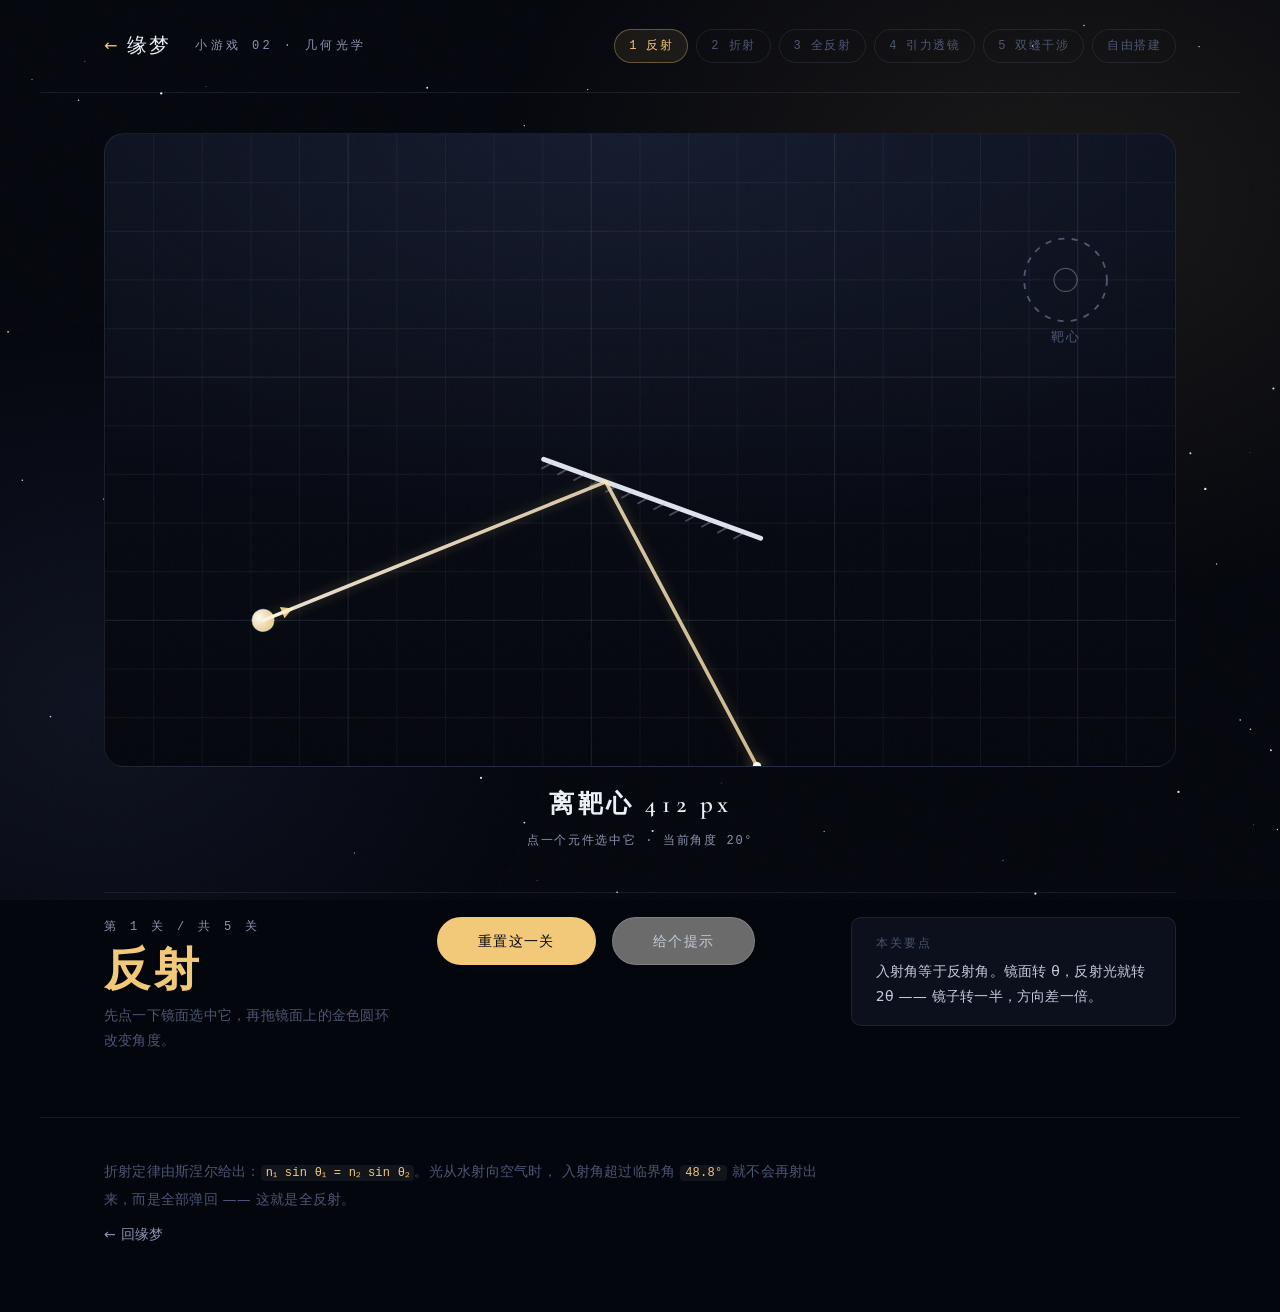
==== commit 38b63211: "光路挑战加第五关：双缝干涉（波动光学） 航哲提的「后续可以添加波动光学」这轮补上。  **这一层和前四关不是一回事。** 反射/折射/引力都是「追一条光线」，问的是它朝哪儿走； 波动光学问的是「屏上每" ====
--- a/games/light-path/index.html
+++ b/games/light-path/index.html
@@ -48,7 +48,8 @@
     <button class="lvnav__btn" data-level="1" type="button">2 折射</button>
     <button class="lvnav__btn" data-level="2" type="button">3 全反射</button>
     <button class="lvnav__btn" data-level="3" type="button">4 引力透镜</button>
-    <button class="lvnav__btn" data-level="4" type="button">自由搭建</button>
+    <button class="lvnav__btn" data-level="4" type="button">5 双缝干涉</button>
+    <button class="lvnav__btn" data-level="5" type="button">自由搭建</button>
   </nav>
 </header>
 
@@ -62,7 +63,11 @@
       <desc id="benchDesc">一束光从光源射出，经镜面反射与玻璃折射后抵达靶点。可以拖动元件改变角度。</desc>
 
       <defs>
-        <linearGradient id="beamGrad" x1="0" y1="0" x2="1" y2="0">
+        <!-- gradientUnits 必须是 userSpaceOnUse。默认的 objectBoundingBox
+             是相对包围盒的，而**水平光路的包围盒高度为 0**，渐变直接退化 ——
+             表现为整条光路不显示。前四关都是斜线，所以一直没暴露。 -->
+        <linearGradient id="beamGrad" gradientUnits="userSpaceOnUse"
+                        x1="0" y1="0" x2="880" y2="0">
           <stop offset="0%" stop-color="#fffdf7" stop-opacity="0.95"/>
           <stop offset="100%" stop-color="var(--halo-300)" stop-opacity="0.75"/>
         </linearGradient>
--- a/games/light-path/game.css
+++ b/games/light-path/game.css
@@ -206,6 +206,18 @@
   stroke-dasharray: 2 6;
 }
 
+/* ---------------------------- 屏 --------------------------------------
+   波动光学那一关。屏本身是一面墙，亮点是按 I(y) 画的 ——
+   中央亮、往两边按 cos² 衰减，间距就是 λL/d。 */
+.screen__dot {
+  fill: var(--color-accent);
+}
+.screen__wall {
+  stroke: color-mix(in srgb, var(--color-muted) 40%, transparent);
+  stroke-width: 1;
+}
+.opt.is-on .screen__wall { stroke: var(--color-border-accent); }
+
 /* ---------------------------- 质量 ------------------------------------
    引力透镜那关的主角。吸积盘、核心、光晕三层都是纯 CSS，
    不引图片也不引字体。 */
